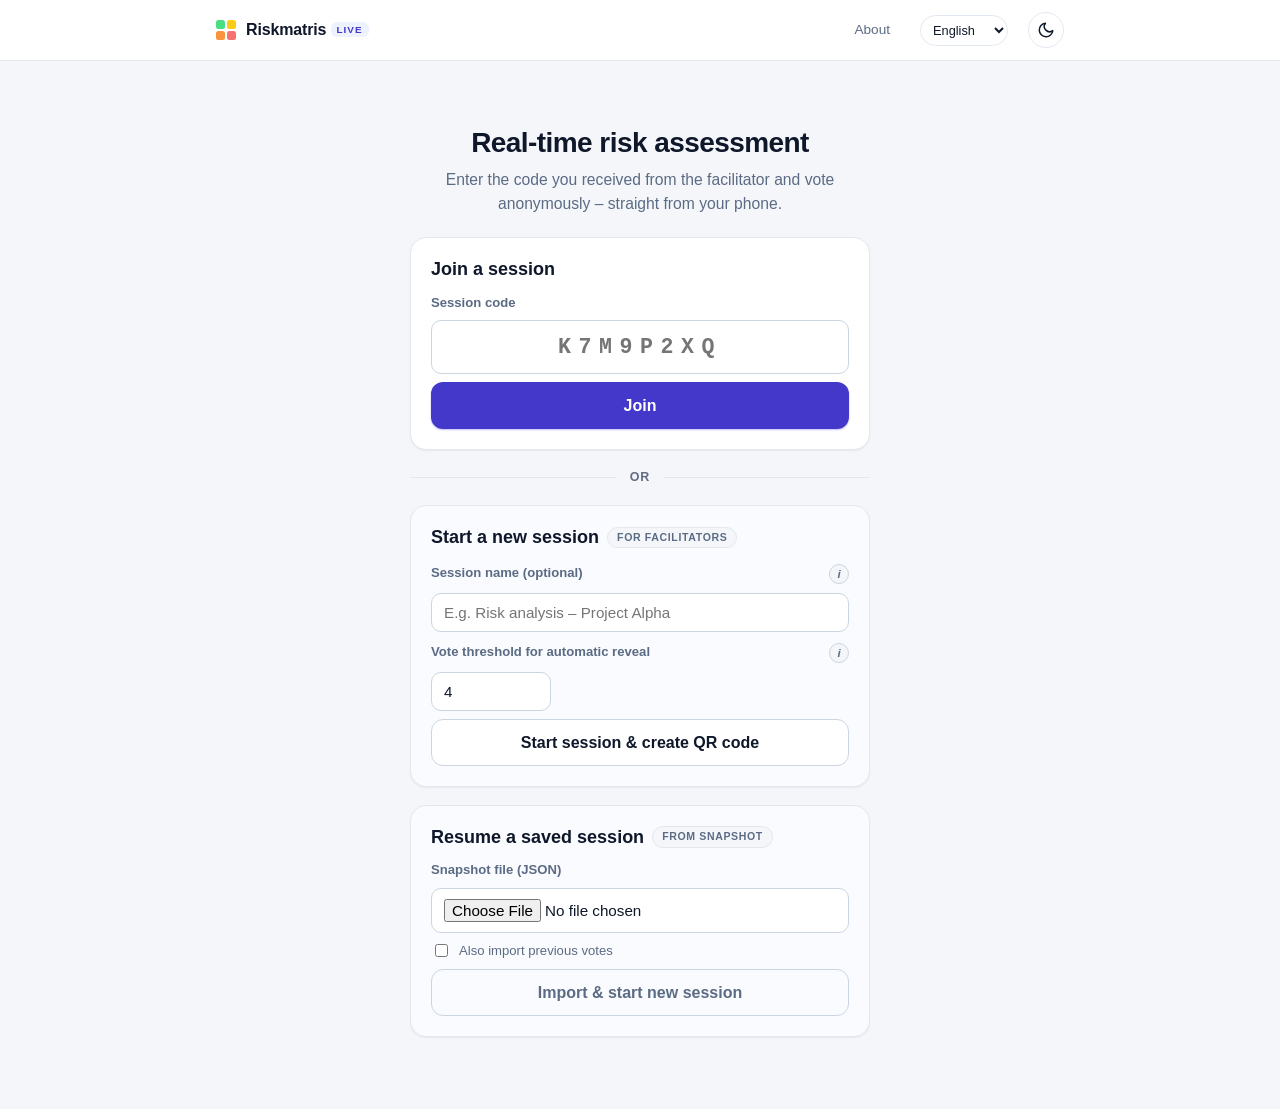
==== static/index.html @ 58ff6257 "Remove the "own window" button from the presentation view itself The button only made sense in the a" ====
<!DOCTYPE html>
<html lang="sv">
<head>
  <meta charset="UTF-8" />
  <meta name="viewport" content="width=device-width, initial-scale=1.0" />
  <!-- Filled in by the SPA route with the static-asset content hash; used to
       cache-bust the i18n JSON fetches (see i18n.js) -->
  <meta name="static-version" content="__STATIC_VERSION__" />
  <title data-i18n="app.title">Riskmatris Live – Interaktiv Riskbedömning</title>
  <script src="/static/theme-init.js"></script>
  <!-- Styles are split per section into static/css/.
       Load order matters: it preserves the intended CSS cascade. -->
  <link rel="stylesheet" href="/static/css/base.css" />
  <link rel="stylesheet" href="/static/css/topbar.css" />
  <link rel="stylesheet" href="/static/css/components.css" />
  <link rel="stylesheet" href="/static/css/landing.css" />
  <link rel="stylesheet" href="/static/css/session.css" />
  <link rel="stylesheet" href="/static/css/voting.css" />
  <link rel="stylesheet" href="/static/css/matrix.css" />
  <link rel="stylesheet" href="/static/css/table.css" />
  <link rel="stylesheet" href="/static/css/modal.css" />
  <link rel="stylesheet" href="/static/css/responsive.css" />
  <link rel="icon" type="image/png" sizes="32x32" href="/static/favicon.png" />
  <link rel="icon" type="image/svg+xml" href="/static/favicon.svg" />
</head>
<body>
  <!-- Top navigation -->
  <header class="topbar">
    <!-- Skip link lives inside the banner landmark; visually it only appears on focus -->
    <a href="#mainContent" class="skip-link" data-i18n="nav.skipLink">Hoppa till huvudinnehåll</a>
    <div class="topbar-inner">
      <a href="/" class="brand" id="brandLink" title="Till startsidan">
        <span class="brand-grid-icon">
          <span class="g-green"></span><span class="g-yellow"></span>
          <span class="g-orange"></span><span class="g-red"></span>
        </span>
        <span class="brand-text">Riskmatris <span class="brand-badge">LIVE</span></span>
      </a>
      <span id="sessionTitleDisplay" class="session-title-display hidden"></span>

      <div class="topbar-right hidden" id="sessionHeaderControls">
        <div class="status-pill" id="participantsPill" data-i18n-title="nav.participantsTitle" title="Antal anslutna deltagare (exkl. mötesledare)">
          <span class="dot-live" id="wsStatusDot" aria-hidden="true"></span>
          <span id="participantCountText" aria-live="polite">0 deltagare</span>
        </div>
        <button type="button" class="session-code-pill" id="topSessionCodeBox" data-i18n-title="nav.codePillTitle" title="Visa QR-kod och delningslänk">
          <span class="code-label" data-i18n="nav.codeLabel">Kod</span>
          <span class="code-value" id="headerSessionCode">------</span>
        </button>
      </div>
      <a href="/about" class="topbar-link" data-i18n="nav.aboutLink">Om tjänsten</a>
      <select id="langSelect" class="lang-select" data-i18n-aria-label="nav.langLabel" aria-label="Språk"></select>
      <button type="button" class="theme-toggle" id="btnThemeToggle" data-i18n-title="nav.themeToggleTitle" title="Växla mörkt/ljust tema"><svg viewBox="0 0 24 24" width="18" height="18" fill="none" stroke="currentColor" stroke-width="2" stroke-linecap="round" stroke-linejoin="round" aria-hidden="true"><path d="M21 12.8A9 9 0 1 1 11.2 3 7 7 0 0 0 21 12.8z"/></svg><span class="visually-hidden" data-i18n="nav.themeToggleLabel">Växla färgtema</span></button>
    </div>
  </header>

  <!-- VIEW 1: LANDING (join by code in focus, create session secondary) -->
  <main id="mainContent">
  <div id="landingView" class="landing">
    <div class="landing-inner">
      <div class="landing-hero">
        <h1 data-i18n="landing.heroTitle">Riskbedömning i realtid</h1>
        <p data-i18n="landing.heroSub">Skriv in koden du fått av mötesledaren och rösta anonymt – direkt i mobilen.</p>
      </div>

      <!-- Join session (primary action) -->
      <section class="card landing-card">
        <h2 data-i18n="join.title">Anslut till en session</h2>
        <form id="joinSessionForm" class="form-stack" data-i18n-aria-label="join.title" aria-label="Anslut till en session">
          <label class="form-label" for="inputJoinCode" data-i18n="join.label">Sessionskod</label>
          <input
            type="text"
            id="inputJoinCode"
            class="form-input input-code"
            placeholder="K7M9P2XQ"
            maxlength="10"
            autocomplete="off"
            autocapitalize="characters"
            required
          />
          <button type="submit" class="btn btn-primary btn-large btn-block" data-i18n="join.submit">Anslut</button>
        </form>

        <div id="recentSessionsBox" class="recent-sessions hidden">
          <h3 data-i18n="join.recentTitle">Senaste sessioner i denna webbläsare</h3>
          <div id="recentSessionsList" class="recent-list"></div>
        </div>
      </section>

      <div class="landing-divider"><span data-i18n="landing.divider">eller</span></div>

      <!-- Start a new session (secondary action) -->
      <section class="card landing-card landing-card-muted">
        <h2><span data-i18n="create.title">Starta ny session</span> <span class="card-tag" data-i18n="create.tag">för mötesledare</span></h2>
        <form id="createSessionForm" class="form-stack" aria-label="Starta ny session">
          <div class="label-row">
            <label class="form-label" for="inputSessionTitle" data-i18n="create.titleLabel">Namn på sessionen (valfritt)</label>
            <details class="info-popup">
              <summary
                class="info-btn"
                data-i18n-title="info.title"
                data-i18n-aria-label="info.ariaLabel"
                title="Mer information"
                aria-label="Visa mer information"
              >
                <span aria-hidden="true">i</span>
              </summary>
              <p class="info-popup-content" data-i18n="create.privacyHint">
                Allt i sessionen sparas tillfälligt på servern och kan hämtas av vem som helst som har
                sessionskoden. Ange därför aldrig känsliga uppgifter som personuppgifter eller
                förtrolig information.
              </p>
            </details>
          </div>
          <input
            type="text"
            id="inputSessionTitle"
            class="form-input"
            data-i18n-placeholder="create.titlePlaceholder"
            placeholder="T.ex. Riskanalys – Projekt Alfa"
            maxlength="80"
          />
          <div class="label-row">
            <label class="form-label" for="inputDefaultThreshold" data-i18n="create.thresholdLabel">Rösttröskel för automatisk visning</label>
            <details class="info-popup">
              <summary
                class="info-btn"
                data-i18n-title="info.title"
                data-i18n-aria-label="info.ariaLabel"
                title="Mer information"
                aria-label="Visa mer information"
              >
                <span aria-hidden="true">i</span>
              </summary>
              <p class="info-popup-content" data-i18n="create.thresholdHint">
                Matrisen visas automatiskt när detta antal röster har kommit in. Kommer färre
                deltagare än så använder mötesledaren &rdquo;Visa resultat nu&rdquo;.
              </p>
            </details>
          </div>
          <input
            type="number"
            id="inputDefaultThreshold"
            class="form-input form-input-compact"
            value="4"
            min="1"
            max="50"
          />
          <button type="submit" class="btn btn-secondary btn-large btn-block" data-i18n="create.submit">Starta session &amp; skapa QR-kod</button>
        </form>
      </section>

      <!-- Import a previously exported session snapshot -->
      <section class="card landing-card landing-card-muted">
        <h2><span data-i18n="import.title">Återuppta en sparad session</span> <span class="card-tag" data-i18n="import.tag">från snapshot</span></h2>
        <form id="importSnapshotForm" class="form-stack" data-i18n-aria-label="import.ariaLabel" aria-label="Importera sparad session från snapshot">
          <label class="form-label" for="inputSnapshotFile" data-i18n="import.fileLabel">Snapshot-fil (JSON)</label>
          <input type="file" id="inputSnapshotFile" class="form-input" accept="application/json,.json" required />
          <label class="form-label" style="display: flex; align-items: center; gap: 8px; font-weight: 400">
            <input type="checkbox" id="inputIncludeVotes" />
            <span data-i18n="import.includeVotes">Importera även tidigare röster</span>
          </label>
          <button type="submit" class="btn btn-outline btn-large btn-block" data-i18n="import.submit">Importera &amp; starta ny session</button>
        </form>
      </section>

    </div>
  </div>

  <!-- VIEW 2: ACTIVE SESSION – three views: Vote / Presentation / Admin -->
  <div id="sessionView" class="session-layout hidden">
    <h1 class="visually-hidden" data-i18n="session.hiddenH1">Riskmatris Live – pågående session</h1>
    <div class="session-main">
      <!-- View switcher (participants only see "Rösta") -->
      <div class="view-tabs-bar">
        <div class="view-tabs" id="viewSwitcher">
          <button type="button" class="tab-btn active" data-view="voteView" id="tabBtnVote">
            <span data-i18n="tabs.vote">Rösta</span> <span class="tab-risk-num" id="tabActiveRiskNum">#1</span>
          </button>
          <button type="button" class="tab-btn hidden" data-view="presentView" id="tabBtnPresent" data-i18n="tabs.present">Presentation</button>
          <button type="button" class="tab-btn hidden" data-view="adminView" id="tabBtnAdmin">
            <span data-i18n="tabs.admin">Administration</span> <span class="tab-count" id="tabLockedCount">0</span>
          </button>
        </div>
      </div>

      <!-- VIEW: VOTE (main view for participants on phones) -->
      <div id="voteView" class="tab-content vote-view">
        <!-- Header card for the current risk -->
        <div class="card active-risk-header-card">
          <div class="active-risk-title-row">
            <div class="risk-number-pill" id="activeRiskBadge">Risk #1</div>
            <div class="active-risk-label-area">
              <!-- For participants: readable label -->
              <h2 id="participantRiskLabelDisplay" class="participant-risk-title" data-i18n="vote.riskLabelDefault">
                Bedöm Sannolikhet och Konsekvens
              </h2>
            </div>
            <div id="activeRiskStatusTag" class="risk-status-tag" data-i18n="vote.statusOpen">Öppen för röstning</div>
          </div>

          <!-- Progress indicator -->
          <div class="vote-progress-row">
            <div class="vote-progress-info">
              <div class="vote-count-headline" aria-live="polite">
                <strong id="currentVoteCountText">0</strong> <span data-i18n="vote.countOf">av</span>
                <strong id="currentThresholdText">4</strong> <span data-i18n="vote.countVotes">svar</span>
                <span class="vote-total-sub" id="totalVotesSubtext">(0 röster inkomna)</span>
              </div>
              <div class="progress-bar-track">
                <div
                  class="progress-bar-fill"
                  id="voteProgressBar"
                  role="progressbar"
                  data-i18n-aria-label="vote.progressAria"
                  aria-label="Röstningsförlopp"
                  aria-valuemin="0"
                  aria-valuemax="4"
                  aria-valuenow="0"
                  style="width: 0%"
                ></div>
              </div>
            </div>
          </div>
        </div>

        <p class="admin-vote-hint hidden" id="adminVoteHint">
          <span data-i18n="vote.adminHintA">Du är mötesledare – öppna</span>
          <strong data-i18n="vote.adminHintStrong">Admin</strong><span data-i18n="vote.adminHintB">-vyn och klicka ”Rösta själv” för att avge egen röst.</span>
        </p>

        <!-- PARTICIPANT VOTING PANEL -->
        <div class="card voting-card" id="votingPanelCard">
          <div class="voting-card-header">
            <h3><span data-i18n="vote.cardTitle">Din bedömning av</span> <span id="votingCardRiskNum">Risk #1</span></h3>
            <span class="vote-saved-indicator hidden" id="myVoteSavedBadge" data-i18n="vote.savedBadge">Din röst är registrerad</span>
          </div>

          <div class="voting-axes-grid">
            <!-- Probability (1-4) -->
            <div class="voting-axis-box">
              <div class="axis-title-row">
                <h4 data-i18n="vote.probAxis">Sannolikhet</h4>
                <span class="axis-subtitle" data-i18n="vote.probAxisSub">Hur troligt är det att risken inträffar?</span>
              </div>
              <div class="vote-options-list" id="probOptionsGroup">
                <button type="button" class="vote-option-btn" data-prob="1" data-i18n-title="vote.prob1.short" data-i18n-aria-label="vote.prob1.full" title="Osannolik" aria-label="Sannolikhet 1 – Osannolik">
                  <span class="vote-num">1</span>
                </button>
                <button type="button" class="vote-option-btn" data-prob="2" data-i18n-title="vote.prob2.short" data-i18n-aria-label="vote.prob2.full" title="Möjlig" aria-label="Sannolikhet 2 – Möjlig">
                  <span class="vote-num">2</span>
                </button>
                <button type="button" class="vote-option-btn" data-prob="3" data-i18n-title="vote.prob3.short" data-i18n-aria-label="vote.prob3.full" title="Sannolik" aria-label="Sannolikhet 3 – Sannolik">
                  <span class="vote-num">3</span>
                </button>
                <button type="button" class="vote-option-btn" data-prob="4" data-i18n-title="vote.prob4.short" data-i18n-aria-label="vote.prob4.full" title="Mycket sannolik" aria-label="Sannolikhet 4 – Mycket sannolik">
                  <span class="vote-num">4</span>
                </button>
              </div>
            </div>

            <!-- Consequence (1-4) -->
            <div class="voting-axis-box">
              <div class="axis-title-row">
                <h4 data-i18n="vote.consAxis">Konsekvens</h4>
                <span class="axis-subtitle" data-i18n="vote.consAxisSub">Hur allvarlig blir följden om det sker?</span>
              </div>
              <div class="vote-options-list" id="consOptionsGroup">
                <button type="button" class="vote-option-btn" data-cons="1" data-i18n-title="vote.cons1.short" data-i18n-aria-label="vote.cons1.full" title="Försumbar" aria-label="Konsekvens 1 – Försumbar">
                  <span class="vote-num">1</span>
                </button>
                <button type="button" class="vote-option-btn" data-cons="2" data-i18n-title="vote.cons2.short" data-i18n-aria-label="vote.cons2.full" title="Måttlig" aria-label="Konsekvens 2 – Måttlig">
                  <span class="vote-num">2</span>
                </button>
                <button type="button" class="vote-option-btn" data-cons="3" data-i18n-title="vote.cons3.short" data-i18n-aria-label="vote.cons3.full" title="Allvarlig" aria-label="Konsekvens 3 – Allvarlig">
                  <span class="vote-num">3</span>
                </button>
                <button type="button" class="vote-option-btn" data-cons="4" data-i18n-title="vote.cons4.short" data-i18n-aria-label="vote.cons4.full" title="Mycket allvarlig" aria-label="Konsekvens 4 – Mycket allvarlig">
                  <span class="vote-num">4</span>
                </button>
              </div>
            </div>
          </div>

          <div class="voting-footer">
            <div class="my-selection-preview" id="mySelectionPreview" aria-live="polite">
              <span data-i18n="vote.footerHint">Välj både Sannolikhet (1–4) och Konsekvens (1–4) ovan.</span>
            </div>
          </div>
        </div>
      </div>

      <!-- VIEW: PRESENTATION (large matrix for the projector; admin) -->
      <div id="presentView" class="tab-content present-view hidden">
        <div class="view-tabs-bar present-subtabs">
          <div class="view-tabs" id="presentSubTabs">
            <button type="button" class="tab-btn active" data-subview="presentActive" id="tabBtnPresentActive" data-i18n="present.tabActive">Aktuell risk</button>
            <button type="button" class="tab-btn" data-subview="presentSummary" id="tabBtnPresentSummary" data-i18n="present.tabSummary">Sammanställning</button>
          </div>
          <div class="present-view-actions">
            <button type="button" class="btn btn-outline btn-sm" id="btnPresentQr" data-i18n="present.btnQr" data-i18n-title="present.btnQrTitle" title="Visa QR-kod och delningslänk">Visa QR-kod</button>
          </div>
        </div>

        <!-- Result matrix for the current risk -->
        <div id="presentActive">
          <div class="card matrix-section-card">
            <div class="matrix-card-top">
              <div>
                <h2 id="activeMatrixHeading">Resultatmatris för Risk #1</h2>
                <p class="matrix-subtitle" id="activeMatrixSubtitle">
                  Resultatet visas automatiskt när tillräckligt många röster har kommit in.
                </p>
              </div>

              <!-- Summary box for averages & suggested placement -->
              <div class="stats-summary-pills hidden" id="activeStatsSummaryBox">
                <div class="stat-chip">
                  <span class="stat-label">Snitt Sannolikhet</span>
                  <strong id="statAvgProb">-</strong>
                </div>
                <div class="stat-chip">
                  <span class="stat-label">Snitt Konsekvens</span>
                  <strong id="statAvgCons">-</strong>
                </div>
                <div class="stat-chip stat-chip-highlight" id="statFinalChip">
                  <span class="stat-label">Placering</span>
                  <strong id="statSuggestedCell">-</strong>
                </div>
              </div>
            </div>

            <!-- Empty state before the threshold is reached -->
            <div class="matrix-masked-banner" id="matrixMaskedBanner">
              <div class="masked-spinner"></div>
              <h4 data-i18n="present.maskedTitle">Inväntar svar från deltagarna</h4>
              <p id="maskedBannerText" data-i18n="present.maskedBody">
                För att ingen ska påverkas av tidiga röster visas matrisen så snart
                tröskelvärdet har uppnåtts.
              </p>
            </div>

            <!-- The 4x4 matrix (Consequence Y 4->1, Probability X 1->4) -->
            <div class="matrix-board-wrapper" id="activeMatrixWrapper">
              <div class="matrix-board">
                <div class="matrix-y-axis-title" data-i18n="present.axisY">Konsekvens &uarr;</div>
                <div class="matrix-main-area">
                  <div class="matrix-grid-4x4" id="activeMatrixGrid">
                    <!-- Generated dynamically by app.js -->
                  </div>
                  <div class="matrix-x-axis-title" data-i18n="present.axisX">Sannolikhet &rarr;</div>
                </div>
              </div>
            </div>

            <!-- Color legend -->
            <div class="matrix-legend">
              <span class="legend-item"><span class="legend-swatch swatch-green"></span><span data-i18n="legend.low"> 1–2 Låg</span></span>
              <span class="legend-item"><span class="legend-swatch swatch-yellow"></span><span data-i18n="legend.medium"> 3–6 Medel</span></span>
              <span class="legend-item"><span class="legend-swatch swatch-orange"></span><span data-i18n="legend.high"> 8–9 Hög</span></span>
              <span class="legend-item"><span class="legend-swatch swatch-red"></span><span data-i18n="legend.veryHigh"> 12–16 Mycket hög</span></span>
              <span class="legend-hint" id="adminClickMatrixHint"></span>
            </div>
          </div>
        </div>

        <!-- Summary matrix (all locked risks) -->
        <div id="presentSummary" class="hidden">
          <div class="card matrix-section-card">
            <div class="matrix-card-top">
              <div>
                <h2 data-i18n="summary.matrixTitle">Sammanställningsmatris</h2>
                <p class="matrix-subtitle" data-i18n="summary.matrixSub">
                  Alla bedömda risker (#1, #2, #3...) i samma 4&times;4-matris. Klicka på en riskbricka för att visa dess röstdetaljer.
                </p>
              </div>
            </div>

            <div class="matrix-board-wrapper">
              <div class="matrix-board">
                <div class="matrix-y-axis-title" data-i18n="present.axisY">Konsekvens &uarr;</div>
                <div class="matrix-main-area">
                  <div class="matrix-grid-4x4" id="summaryMatrixGrid">
                    <!-- Generated dynamically by app.js -->
                  </div>
                  <div class="matrix-x-axis-title" data-i18n="present.axisX">Sannolikhet &rarr;</div>
                </div>
              </div>
            </div>

            <div class="matrix-legend">
              <span class="legend-item"><span class="legend-swatch swatch-green"></span><span data-i18n="legend.low"> 1–2 Låg</span></span>
              <span class="legend-item"><span class="legend-swatch swatch-yellow"></span><span data-i18n="legend.medium"> 3–6 Medel</span></span>
              <span class="legend-item"><span class="legend-swatch swatch-orange"></span><span data-i18n="legend.high"> 8–9 Hög</span></span>
              <span class="legend-item"><span class="legend-swatch swatch-red"></span><span data-i18n="legend.veryHigh"> 12–16 Mycket hög</span></span>
            </div>
          </div>
        </div>
      </div>

      <!-- VIEW: ADMIN (tools, sharing, export; meeting leader only) -->
      <div id="adminView" class="tab-content admin-view hidden">
        <!-- Admin toolbar -->
        <div class="card admin-toolbar" id="adminToolbar">
          <div class="admin-toolbar-row">
            <div class="admin-toolbar-group admin-toolbar-risks">
              <span class="small-caps">Risker <span class="risk-count-badge" id="riskCountBadge">1 st</span></span>
              <div class="risk-list" id="riskListContainer"></div>
              <div id="adminNextRiskBox" class="hidden">
                <button type="button" class="btn btn-outline btn-sm" id="btnNextRiskSidebar">+ Nästa risk</button>
              </div>
            </div>
            <div class="admin-toolbar-group hidden" id="adminSettingsCard">
              <label class="small-caps" for="adminThresholdInput" data-i18n="admin.thresholdLabel">Tröskel</label>
              <div class="threshold-control-row">
                <input type="number" id="adminThresholdInput" class="form-input form-input-sm" min="1" max="50" value="4" />
                <span class="small-muted" id="thresholdInfo"></span>
              </div>
            </div>
          </div>
          <div class="admin-toolbar-row">
            <div class="admin-toolbar-group admin-toolbar-label">
              <label class="form-label" for="adminTitleInput" data-i18n="admin.titleLabel">Sessionstitel</label>
              <input
                type="text"
                id="adminTitleInput"
                class="form-input"
                data-i18n-placeholder="admin.titlePlaceholder"
                placeholder="Namn på sessionen..."
                maxlength="100"
              />
            </div>
          </div>
          <div class="admin-toolbar-row">
            <div class="admin-toolbar-group admin-toolbar-label">
              <div class="label-row">
                <label class="form-label" for="adminRiskLabelInput"><span data-i18n="admin.labelLabel">Etikett för risk #</span><span id="adminLabelRiskNum">1</span></label>
                <details class="info-popup">
                  <summary
                    class="info-btn"
                    data-i18n-title="info.title"
                    data-i18n-aria-label="info.ariaLabel"
                    title="Mer information"
                    aria-label="Visa mer information"
                  >
                    <span aria-hidden="true">i</span>
                  </summary>
                  <p class="info-popup-content" data-i18n="admin.labelHint">
                    Texten kan hämtas av vem som helst med sessionskoden. Ange inte känsliga uppgifter.
                  </p>
                </details>
              </div>
              <input
                type="text"
                id="adminRiskLabelInput"
                class="form-input"
                data-i18n-placeholder="admin.labelPlaceholder"
                placeholder="Valfri benämning (t.ex. från PowerPoint)..."
                maxlength="120"
              />
            </div>
          </div>
          <div class="admin-toolbar-row admin-toolbar-actions">
            <div id="adminSelfVoteToggleBox" class="hidden">
              <button type="button" class="btn btn-outline btn-sm" id="btnToggleAdminVote" data-i18n="admin.selfVote" data-i18n-title="admin.selfVoteTitle" title="Öppna/stäng ett röstandet för egen röst på denna risk (syns bara för dig)">Rösta själv på denna risk</button>
            </div>
            <div class="admin-action-buttons hidden" id="adminRiskActions">
              <button type="button" class="btn btn-outline btn-sm" id="btnRevealNow" data-i18n="admin.revealNow" data-i18n-title="admin.revealNowTitle" title="Visa resultatet direkt, före tröskeln (gråtonad när det redan visas)">Visa resultat nu</button>
              <button type="button" class="btn btn-outline btn-sm" id="btnResetVotes" data-i18n="admin.reset" data-i18n-title="admin.resetTitle" title="Radera alla röster och placeringen för denna risk (bekräftelse krävs)">Nollställ</button>
              <button type="button" class="btn btn-primary btn-sm" id="btnSaveAndNext" data-i18n="admin.next" data-i18n-title="admin.nextTitle" title="Lås denna risk (om den har röster) och skapa nästa risk">Nästa &rarr;</button>
            </div>
          </div>
        </div>

        <!-- Admin voting card (expands when "Rösta själv" is clicked) -->
        <div id="adminVotePanel" class="admin-vote-panel hidden">
          <div class="card voting-card">
            <div class="voting-card-header">
              <h3><span data-i18n="vote.cardTitle">Din bedömning av</span> <span id="adminVotingCardRiskNum">Risk #1</span></h3>
              <span class="vote-saved-indicator hidden" id="adminMyVoteSavedBadge" data-i18n="vote.savedBadge">Din röst är registrerad</span>
            </div>

            <div class="voting-axes-grid">
              <!-- Probability (1-4) -->
              <div class="voting-axis-box">
                <div class="axis-title-row">
                  <h4>Sannolikhet</h4>
                  <span class="axis-subtitle">Hur troligt är det att risken inträffar?</span>
                </div>
                <div class="vote-options-list" id="adminProbOptionsGroup">
                  <button type="button" class="vote-option-btn" data-prob="1" data-i18n-title="vote.prob1.short" data-i18n-aria-label="vote.prob1.full" title="Osannolik" aria-label="Sannolikhet 1 – Osannolik">
                    <span class="vote-num">1</span>
                  </button>
                  <button type="button" class="vote-option-btn" data-prob="2" data-i18n-title="vote.prob2.short" data-i18n-aria-label="vote.prob2.full" title="Möjlig" aria-label="Sannolikhet 2 – Möjlig">
                    <span class="vote-num">2</span>
                  </button>
                  <button type="button" class="vote-option-btn" data-prob="3" data-i18n-title="vote.prob3.short" data-i18n-aria-label="vote.prob3.full" title="Sannolik" aria-label="Sannolikhet 3 – Sannolik">
                    <span class="vote-num">3</span>
                  </button>
                  <button type="button" class="vote-option-btn" data-prob="4" data-i18n-title="vote.prob4.short" data-i18n-aria-label="vote.prob4.full" title="Mycket sannolik" aria-label="Sannolikhet 4 – Mycket sannolik">
                    <span class="vote-num">4</span>
                  </button>
                </div>
              </div>

              <!-- Consequence (1-4) -->
              <div class="voting-axis-box">
                <div class="axis-title-row">
                  <h4>Konsekvens</h4>
                  <span class="axis-subtitle">Hur allvarlig blir följden om det sker?</span>
                </div>
                <div class="vote-options-list" id="adminConsOptionsGroup">
                  <button type="button" class="vote-option-btn" data-cons="1" data-i18n-title="vote.cons1.short" data-i18n-aria-label="vote.cons1.full" title="Försumbar" aria-label="Konsekvens 1 – Försumbar">
                    <span class="vote-num">1</span>
                  </button>
                  <button type="button" class="vote-option-btn" data-cons="2" data-i18n-title="vote.cons2.short" data-i18n-aria-label="vote.cons2.full" title="Måttlig" aria-label="Konsekvens 2 – Måttlig">
                    <span class="vote-num">2</span>
                  </button>
                  <button type="button" class="vote-option-btn" data-cons="3" data-i18n-title="vote.cons3.short" data-i18n-aria-label="vote.cons3.full" title="Allvarlig" aria-label="Konsekvens 3 – Allvarlig">
                    <span class="vote-num">3</span>
                  </button>
                  <button type="button" class="vote-option-btn" data-cons="4" data-i18n-title="vote.cons4.short" data-i18n-aria-label="vote.cons4.full" title="Mycket allvarlig" aria-label="Konsekvens 4 – Mycket allvarlig">
                    <span class="vote-num">4</span>
                  </button>
                </div>
              </div>
            </div>

            <div class="voting-footer">
              <div class="my-selection-preview" id="adminMySelectionPreview" aria-live="polite">
                <span data-i18n="vote.footerHint">Välj både Sannolikhet (1–4) och Konsekvens (1–4) ovan.</span>
              </div>
            </div>
          </div>
        </div>

        <!-- Share card: the QR code itself is shown on demand (modal) – the
             presentation view on the projector is the main scan target -->
        <div class="card share-card" id="shareCard">
          <div class="share-card-head">
            <div>
              <span class="small-caps" data-i18n="share.title">Dela sessionen</span>
              <div class="share-session-code" id="sidebarSessionCode">------</div>
            </div>
            <button type="button" class="btn btn-outline btn-sm" id="btnExpandQr" data-i18n="share.expandQr" data-i18n-title="share.expandQrTitle" title="Förstora QR-koden i en dialogruta">Förstora QR</button>
          </div>
          <div class="share-url-group">
            <input type="text" id="shareUrlInput" class="form-input form-input-sm" readonly data-i18n-aria-label="share.urlAria" aria-label="Delningslänk till sessionen" />
            <button type="button" class="btn btn-secondary btn-sm" id="btnCopyShareUrl" data-i18n="share.copy">Kopiera</button>
          </div>
          <p class="qr-lan-hint hidden" id="lanIpHint"></p>
        </div>

        <!-- Presentation panel: projector helpers -->
        <div class="card session-card" id="presentCard">
          <h2 data-i18n="present.panelTitle">Presentation</h2>
          <div class="card-actions-row">
            <button type="button" class="btn btn-outline btn-sm" id="btnTogglePresentQr" data-i18n="share.presentQr" data-i18n-title="share.presentQrTitle" title="Visa/dölj en stor QR-kod i presentationsvyn – för sena deltagare mitt i mötet">
              Visa QR i presentationsvyn
            </button>
            <button type="button" class="btn btn-outline btn-sm" id="btnPresentWindowAdmin" data-i18n="present.btnWindow" data-i18n-title="present.btnWindowTitle" title="Öppna presentationen i ett eget fönster – bara presentationsvyn, utan admin-/röstvy">Eget fönster</button>
          </div>
        </div>

        <!-- Session handling: snapshot export + admin handover -->
        <div class="card session-card" id="sessionCard">
          <h2 data-i18n="session.title">Sessionhantering</h2>
          <div class="card-actions-row">
            <button type="button" class="btn btn-outline btn-sm" id="btnExportSnapshot" data-i18n="export.snapshot" data-i18n-title="export.snapshotTitle" title="Spara hela sessionen (titel, tröskel, risker, etiketter, placeringar, röster) som JSON – importera senare från startsidan">
              Snapshot (JSON)
            </button>
            <button type="button" class="btn btn-outline btn-sm" id="btnHandoverAdmin" data-i18n="share.handover" data-i18n-title="share.handoverTitle" title="Engångs-QR-kod/länk som överför admin-rätten till en annan enhet (går ut efter 5 min)">
              Överför admin till annan enhet
            </button>
          </div>
        </div>

        <!-- Table overview of all risks + export -->
        <div class="card summary-table-card">
          <div class="summary-table-head">
            <h2 data-i18n="table.title">Tabellöversikt över risker</h2>
            <div class="export-buttons-row">
              <button type="button" class="btn btn-primary btn-sm" id="btnExportPng" data-i18n="export.png">
                PNG-bild (PowerPoint)
              </button>
              <button type="button" class="btn btn-secondary btn-sm" id="btnExportCsv" data-i18n="export.csv">
                Excel (CSV)
              </button>
            </div>
          </div>
          <div class="table-responsive">
            <table class="risk-summary-table">
              <thead>
                <tr>
                  <th data-i18n="table.colRisk">Risk #</th>
                  <th data-i18n="table.colLabel">Etikett / Anteckning</th>
                  <th data-i18n="table.colVotes">Röster</th>
                  <th data-i18n="table.colAvg">Snitt (S / K)</th>
                  <th data-i18n="table.colProb">Sannolikhet</th>
                  <th data-i18n="table.colCons">Konsekvens</th>
                  <th data-i18n="table.colScore">Riskvärde</th>
                  <th data-i18n="table.colLevel">Risknivå</th>
                  <th data-i18n="table.colStatus">Status</th>
                </tr>
              </thead>
              <tbody id="summaryTableBody"></tbody>
            </table>
          </div>
        </div>
      </div>
    </div>
  </div>
  </main>

  <!-- MODAL: ENLARGED QR CODE FOR PROJECTOR -->
  <div id="qrModal" class="modal-backdrop hidden">
    <div class="modal-dialog" role="dialog" aria-modal="true" aria-labelledby="qrModalTitle">
      <div class="modal-header">
        <h2 id="qrModalTitle" data-i18n="modal.title">Skanna för att delta</h2>
        <button type="button" class="btn-close-modal" id="btnCloseQrModal" data-i18n-title="modal.closeTitle" data-i18n-aria-label="modal.closeAria" title="Stäng" aria-label="Stäng dialogruta">&times;</button>
      </div>
      <div class="modal-body qr-modal-body">
        <div id="modalQrContainer" class="qr-box-large"></div>
        <div class="modal-code-badge">
          <span data-i18n="modal.codeLabel">Sessionskod:</span> <strong id="modalSessionCode">------</strong>
        </div>
        <p class="modal-url-text" id="modalShareUrl"></p>
        <div class="share-url-group hidden" id="handoverUrlGroup">
          <input type="text" id="handoverUrlInput" class="form-input form-input-sm" readonly data-i18n-aria-label="modal.handoverUrlAria" aria-label="Överföringslänk för admin-rätt" />
          <button type="button" class="btn btn-secondary btn-sm" id="btnCopyHandoverUrl" data-i18n="modal.handoverCopy">Kopiera länk</button>
        </div>

        <div class="modal-custom-host" id="modalCustomHostBox">
          <label class="small-muted" for="customBaseUrlInput" data-i18n="modal.customHostLabel">
            Nätverksadress i QR-koden (ändra om servern nås via ett annat domännamn/IP):
          </label>
          <div class="share-url-group">
            <input type="text" id="customBaseUrlInput" class="form-input form-input-sm" />
            <button type="button" class="btn btn-secondary btn-sm" id="btnApplyCustomUrl" data-i18n="modal.customHostApply">
              Uppdatera QR
            </button>
          </div>
        </div>
      </div>
    </div>
  </div>

  <script type="module" src="/static/app.js"></script>
</body>
</html>
---- static/css/base.css ----
/* ==========================================================================
   Riskmatris Live – Design System
   Simple, modern and mobile-friendly. The participant view should feel obvious.
   ========================================================================== */

:root {
  --bg: #f4f6fa;
  --surface: #ffffff;
  --text: #0f172a;
  /* WCAG AA on the #f4f6fa background: #64748b is only 4.39:1 – these pass 4.5:1+ */
  --text-muted: #5b6b84;
  /* #6b7280 measured 4.46:1 on #f4f6fa – needs to be a bit darker for 4.5:1 */
  --text-faint: #646e80;
  --border: #e2e8f0;
  --border-strong: #cbd5e1;
  --accent: #4f46e5;
  --accent-hover: #4338ca;
  --accent-soft: #eef2ff;
  /* Text on light/accent-soft backgrounds and solid accent fills with white
     text need darker variants than --accent to reach 4.5:1 (WCAG 1.4.3) */
  --accent-text: #4338ca;
  --accent-strong: #4338ca;
  --accent-strong-hover: #3730a3;
  --success: #16a34a;
  --success-hover: #15803d;
  /* White on --success is only ~3.3:1 – solid green fills need this */
  --success-strong: #15803d;
  /* --success as text on --green-bg is only 3.0:1 – text needs this */
  --success-text: #166534;
  --danger: #dc2626;

  --green-bg: #dcfce7;
  --green-border: #86efac;
  --green-text: #166534;
  --yellow-bg: #fef9c3;
  --yellow-border: #fde047;
  --yellow-text: #854d0e;
  --orange-bg: #ffedd5;
  --orange-border: #fdba74;
  --orange-text: #9a3412;
  --red-bg: #fee2e2;
  --red-border: #fca5a5;
  --red-text: #991b1b;

  --radius: 16px;
  --radius-sm: 10px;
  --shadow: 0 1px 2px rgba(15, 23, 42, 0.04), 0 10px 30px rgba(15, 23, 42, 0.06);
  --shadow-sm: 0 1px 2px rgba(15, 23, 42, 0.06);
  --font: -apple-system, BlinkMacSystemFont, "Segoe UI", Roboto, "Helvetica Neue", Arial, sans-serif;
  --font-mono: ui-monospace, SFMono-Regular, Menlo, Consolas, "Liberation Mono", monospace;
}

/* Dark theme: same semantic variables, dark values. Applied via
   <html data-theme="dark"> (set by theme-init.js before first paint). */
:root[data-theme="dark"] {
  color-scheme: dark;
  --bg: #0b1120;
  --surface: #131c31;
  --text: #e2e8f0;
  --text-muted: #94a3b8;
  /* WCAG AA: #64748b on dark surfaces is only ~3.4:1 – #94a3b8 gives ~5.9:1 */
  --text-faint: #94a3b8;
  --border: #243049;
  --border-strong: #334166;
  --accent: #6366f1;
  --accent-hover: #818cf8;
  --accent-soft: rgba(99, 102, 241, 0.18);
  /* Accent-colored TEXT on dark surfaces needs a lighter variant (~#a5b4fc),
     while solid accent FILLS with white text need a darker one (#4f46e5,
     since white on #6366f1 is only ~4.4:1) */
  --accent-text: #a5b4fc;
  --accent-strong: #4f46e5;
  --accent-strong-hover: #4338ca;
  --success: #22c55e;
  --success-hover: #15803d;
  --success-strong: #15803d;
  --success-text: #86efac;
  --danger: #ef4444;
  --shadow: 0 1px 2px rgba(0, 0, 0, 0.4), 0 10px 30px rgba(0, 0, 0, 0.35);
  --shadow-sm: 0 1px 2px rgba(0, 0, 0, 0.4);

  /* Risk colors become translucent so they read well on dark surfaces */
  --green-bg: rgba(74, 222, 128, 0.12);
  --green-border: #14532d;
  --green-text: #86efac;
  --yellow-bg: rgba(250, 204, 21, 0.1);
  --yellow-border: #713f12;
  --yellow-text: #fde047;
  --orange-bg: rgba(251, 146, 60, 0.14);
  --orange-border: #7c2d12;
  --orange-text: #fdba74;
  --red-bg: rgba(248, 113, 113, 0.14);
  --red-border: #7f1d1d;
  --red-text: #fca5a5;
}

/* Dark overrides for the few hardcoded light colors in other sections */
[data-theme="dark"] .topbar {
  background: rgba(11, 17, 32, 0.92);
}
[data-theme="dark"] .landing-card-muted,
[data-theme="dark"] .admin-toolbar,
[data-theme="dark"] .matrix-masked-banner {
  background: #10182c;
}
/* QR codes stay on white in both themes (scanners need the quiet zone) –
   .qr-preview-wrapper keeps its light background on purpose */
[data-theme="dark"] .view-tabs,
[data-theme="dark"] .risk-summary-table tbody tr:hover {
  background: #1b2540;
}
[data-theme="dark"] .risk-status-tag.locked {
  background: #243049;
  color: #cbd5e1;
}

/* --------------------------------------------------------------------------
   Base & Utility Classes
   -------------------------------------------------------------------------- */

*,
*::before,
*::after {
  box-sizing: border-box;
}

html {
  -webkit-text-size-adjust: 100%;
}

body {
  margin: 0;
  font-family: var(--font);
  font-size: 16px;
  line-height: 1.5;
  color: var(--text);
  background: var(--bg);
  -webkit-font-smoothing: antialiased;
}

h1,
h2,
h3,
h4 {
  margin: 0;
  line-height: 1.25;
}

h2 {
  font-size: 1.125rem;
  font-weight: 650;
}

h3 {
  font-size: 1rem;
  font-weight: 650;
}

h4 {
  font-size: 0.9rem;
  font-weight: 600;
}

p {
  margin: 0;
}

button {
  font-family: inherit;
}

.hidden {
  display: none !important;
}

.small-caps {
  font-size: 0.7rem;
  font-weight: 700;
  letter-spacing: 0.08em;
  text-transform: uppercase;
  color: var(--text-muted);
}

.small-muted {
  font-size: 0.8rem;
  color: var(--text-muted);
}

/* :focus (not only :focus-visible) so the indicator is always present.
   NOTE: literal colors, not var() – some audit tools don't resolve CSS vars
   in outline and then report "focus not visible" (WCAG 2.4.7). */
:focus {
  outline: 2px solid #4f46e5;
  outline-offset: 2px;
  border-radius: 4px;
}

[data-theme="dark"] :focus {
  outline-color: #818cf8;
}

/* Explicit, strong focus indicator for the main interactive components
   (WCAG 2.4.7) */
.btn:focus,
.theme-toggle:focus,
.tab-btn:focus,
.vote-option-btn:focus,
.risk-list-item:focus,
.session-code-pill:focus,
.btn-close-modal:focus,
.qr-preview-wrapper:focus,
.summary-risk-chip:focus,
.info-btn:focus,
.faq-list summary:focus {
  outline: 3px solid #4f46e5;
  outline-offset: 2px;
  /* double indicator (outline + ring) so the focus state is unmistakable */
  box-shadow: 0 0 0 5px rgba(79, 70, 229, 0.25);
}

[data-theme="dark"] .btn:focus,
[data-theme="dark"] .theme-toggle:focus,
[data-theme="dark"] .tab-btn:focus,
[data-theme="dark"] .vote-option-btn:focus,
[data-theme="dark"] .risk-list-item:focus,
[data-theme="dark"] .session-code-pill:focus,
[data-theme="dark"] .btn-close-modal:focus,
[data-theme="dark"] .qr-preview-wrapper:focus,
[data-theme="dark"] .summary-risk-chip:focus,
[data-theme="dark"] .info-btn:focus,
[data-theme="dark"] .faq-list summary:focus {
  outline-color: #818cf8;
  box-shadow: 0 0 0 5px rgba(129, 140, 248, 0.3);
}

/* WCAG 2.4.1 / 2.4.7 helpers */
/* Clip-based hidden-until-focus pattern (the most widely recognized by
   audit tools): fully clipped at rest, revealed on keyboard focus */
.skip-link {
  position: absolute;
  left: 12px;
  top: 12px;
  z-index: 200;
  background: var(--accent-strong);
  color: #fff;
  padding: 10px 16px;
  border-radius: 8px;
  font-weight: 600;
  text-decoration: none;
  clip: rect(0 0 0 0);
  clip-path: inset(50%);
  width: 1px;
  height: 1px;
  overflow: hidden;
  white-space: nowrap;
}

.skip-link:focus {
  clip: auto;
  clip-path: none;
  width: auto;
  height: auto;
  overflow: visible;
  outline-color: #fff;
}

.visually-hidden {
  position: absolute;
  width: 1px;
  height: 1px;
  margin: -1px;
  padding: 0;
  overflow: hidden;
  clip: rect(0 0 0 0);
  clip-path: inset(50%);
  white-space: nowrap;
  border: 0;
}
---- static/css/topbar.css ----
/* --------------------------------------------------------------------------
   Topbar
   -------------------------------------------------------------------------- */

.topbar {
  position: sticky;
  top: 0;
  z-index: 50;
  background: rgba(255, 255, 255, 0.92);
  backdrop-filter: blur(8px);
  border-bottom: 1px solid var(--border);
}

.topbar-inner {
  max-width: 880px;
  margin: 0 auto;
  padding: 10px 16px;
  display: flex;
  align-items: center;
  gap: 12px;
  min-height: 60px;
}

.brand {
  display: inline-flex;
  align-items: center;
  gap: 10px;
  text-decoration: none;
  color: var(--text);
  flex-shrink: 0;
}

.brand-grid-icon {
  display: grid;
  grid-template-columns: 9px 9px;
  grid-template-rows: 9px 9px;
  gap: 2px;
}

.brand-grid-icon span {
  border-radius: 2.5px;
}

.brand-grid-icon .g-green {
  background: #4ade80;
}

.brand-grid-icon .g-yellow {
  background: #facc15;
}

.brand-grid-icon .g-orange {
  background: #fb923c;
}

.brand-grid-icon .g-red {
  background: #f87171;
}

.brand-text {
  font-weight: 700;
  font-size: 1rem;
  letter-spacing: -0.01em;
}

.brand-badge {
  font-size: 0.62rem;
  font-weight: 800;
  letter-spacing: 0.1em;
  color: var(--accent-text);
  background: var(--accent-soft);
  border-radius: 6px;
  padding: 2px 6px;
  vertical-align: 2px;
}

.session-title-display {
  font-size: 0.9rem;
  color: var(--text-muted);
  font-weight: 550;
  white-space: nowrap;
  overflow: hidden;
  text-overflow: ellipsis;
  flex: 1;
  min-width: 0;
}

.topbar-right {
  display: flex;
  align-items: center;
  gap: 8px;
  margin-left: auto;
  flex-shrink: 0;
}

.lang-select {
  background: var(--surface);
  color: var(--text);
  border: 1px solid var(--border);
  border-radius: 999px;
  font-size: 0.8rem;
  padding: 6px 8px;
  cursor: pointer;
}

.theme-toggle {
  margin-left: auto;
  border: 1px solid var(--border);
  background: var(--surface);
  color: var(--text);
  border-radius: 999px;
  width: 36px;
  height: 36px;
  cursor: pointer;
  display: inline-flex;
  align-items: center;
  justify-content: center;
  flex-shrink: 0;
}

.theme-toggle svg {
  display: block;
}

/* When the session controls are visible they take the auto margin */
.topbar-right:not(.hidden) ~ .lang-select,
.topbar-right:not(.hidden) ~ .theme-toggle {
  margin-left: 8px;
}

.theme-toggle:hover {
  border-color: var(--accent);
  background: var(--accent-soft);
}

.status-pill {
  display: inline-flex;
  align-items: center;
  gap: 7px;
  background: var(--surface);
  border: 1px solid var(--border);
  border-radius: 999px;
  padding: 6px 12px;
  font-size: 0.8rem;
  font-weight: 550;
  color: var(--text-muted);
  white-space: nowrap;
}

.dot-live {
  width: 8px;
  height: 8px;
  border-radius: 50%;
  background: var(--success);
  box-shadow: 0 0 0 3px rgba(22, 163, 74, 0.15);
}

.dot-live.disconnected {
  background: var(--danger);
  box-shadow: 0 0 0 3px rgba(220, 38, 38, 0.15);
}

.session-code-pill {
  display: inline-flex;
  align-items: center;
  gap: 8px;
  background: var(--surface);
  border: 1px dashed var(--border-strong);
  border-radius: 999px;
  padding: 6px 8px 6px 12px;
  cursor: pointer;
  transition: border-color 0.15s ease, background 0.15s ease;
}

.session-code-pill:hover {
  border-color: var(--accent);
  background: var(--accent-soft);
}

.session-code-pill .code-label {
  font-size: 0.7rem;
  font-weight: 700;
  letter-spacing: 0.08em;
  text-transform: uppercase;
  color: var(--text-muted);
}

.session-code-pill .code-value {
  font-family: var(--font-mono);
  font-size: 0.95rem;
  letter-spacing: 0.12em;
  color: var(--text);
}

/* Text link in the top bar (e.g. About) – carries the auto margin that
   .theme-toggle used to own alone, so the right-side group stays right-aligned */
.topbar-link {
  margin-left: auto;
  font-size: 0.85rem;
  color: var(--text-muted);
  text-decoration: none;
  padding: 6px 10px;
  border-radius: 8px;
  white-space: nowrap;
}

.topbar-link:hover {
  color: var(--text);
  background: var(--bg);
}

.topbar-link[aria-current="page"] {
  color: var(--text);
  font-weight: 600;
}

.topbar-inner .topbar-link ~ .lang-select,
.topbar-inner .topbar-link ~ .theme-toggle {
  margin-left: 8px;
}
---- static/css/components.css ----
/* --------------------------------------------------------------------------
   Cards, Buttons & Forms
   -------------------------------------------------------------------------- */

.card {
  background: var(--surface);
  border: 1px solid var(--border);
  border-radius: var(--radius);
  box-shadow: var(--shadow-sm);
  padding: 20px;
}

.btn {
  display: inline-flex;
  align-items: center;
  justify-content: center;
  gap: 6px;
  border: 1px solid transparent;
  border-radius: var(--radius-sm);
  padding: 9px 16px;
  font-size: 0.9rem;
  font-weight: 600;
  line-height: 1.2;
  cursor: pointer;
  text-decoration: none;
  transition: background 0.15s ease, border-color 0.15s ease, color 0.15s ease, transform 0.05s ease;
  white-space: nowrap;
}

.btn:active {
  transform: scale(0.98);
}

.btn:disabled {
  opacity: 0.5;
  cursor: not-allowed;
}

.btn-primary {
  /* --accent-strong: white text on --accent fails 4.5:1 in dark mode */
  background: var(--accent-strong);
  color: #fff;
  box-shadow: 0 1px 2px rgba(79, 70, 229, 0.35);
}

.btn-primary:hover:not(:disabled) {
  background: var(--accent-strong-hover);
}

.btn-secondary {
  background: var(--surface);
  border-color: var(--border-strong);
  color: var(--text);
}

.btn-secondary:hover:not(:disabled) {
  background: var(--bg);
  border-color: var(--text-faint);
}

.btn-outline {
  background: transparent;
  border-color: var(--border-strong);
  color: var(--text-muted);
}

.btn-outline:hover:not(:disabled) {
  color: var(--text);
  border-color: var(--text-faint);
  background: var(--surface);
}

.btn-success {
  /* white on --success is only ~3.3:1 (light) / ~2.1:1 (dark) – use the strong variant */
  background: var(--success-strong);
  color: #fff;
}

.btn-success:hover:not(:disabled) {
  background: #14532d;
}

.btn-sm {
  padding: 6px 12px;
  font-size: 0.8rem;
}

.btn-large {
  padding: 13px 20px;
  font-size: 1rem;
  border-radius: 12px;
}

.btn-block {
  width: 100%;
}

.form-stack {
  display: flex;
  flex-direction: column;
  gap: 8px;
  margin-top: 12px;
}

.form-label {
  font-size: 0.82rem;
  font-weight: 600;
  color: var(--text-muted);
}

.form-input {
  width: 100%;
  font-family: inherit;
  font-size: 0.95rem;
  color: var(--text);
  background: var(--surface);
  border: 1px solid var(--border-strong);
  border-radius: var(--radius-sm);
  padding: 10px 12px;
  transition: border-color 0.15s ease, box-shadow 0.15s ease;
}

.form-input:focus {
  border-color: var(--accent);
  box-shadow: 0 0 0 3px rgba(79, 70, 229, 0.15);
}

.form-input-sm {
  padding: 6px 10px;
  font-size: 0.85rem;
}

.form-input-compact {
  max-width: 120px;
}

.input-code {
  font-family: var(--font-mono);
  font-size: 1.35rem;
  font-weight: 700;
  letter-spacing: 0.35em;
  text-align: center;
  text-transform: uppercase;
  padding: 14px 12px;
}

/* Label row: label on the left, info "i" on the right, above the input */
.label-row {
  display: flex;
  align-items: center;
  justify-content: space-between;
  gap: 8px;
}

.label-row .info-popup {
  margin-top: 0;
  flex-shrink: 0;
}

/* The "i" sits at the right edge of the row – open the popup leftwards so
   it does not overflow the card */
.label-row .info-popup-content {
  left: auto;
  right: 0;
}

/* Info popup: long hints are hidden behind a small "i" button to reduce
   always-visible text. Implemented as a native details/summary disclosure,
   so Enter/Space toggling and the expanded state work without JS. */
.info-popup {
  position: relative;
  display: inline-block;
  margin-top: 2px;
}

.info-popup > summary.info-btn {
  list-style: none;
  width: 20px;
  height: 20px;
  padding: 0;
  display: inline-flex;
  align-items: center;
  justify-content: center;
  border-radius: 50%;
  border: 1px solid var(--border-strong);
  background: var(--bg);
  color: var(--text-muted);
  font-size: 0.72rem;
  font-weight: 700;
  font-style: italic;
  line-height: 1;
  cursor: pointer;
}

.info-popup > summary.info-btn::-webkit-details-marker {
  display: none;
}

.info-popup > summary.info-btn:hover {
  color: var(--text);
  border-color: var(--text-muted);
}

.info-popup[open] > summary.info-btn {
  color: var(--text);
  background: var(--border);
}

.info-popup-content {
  position: absolute;
  left: 0;
  top: calc(100% + 6px);
  z-index: 50;
  width: max-content;
  max-width: min(300px, 80vw);
  margin: 0;
  padding: 10px 12px;
  background: var(--surface);
  border: 1px solid var(--border-strong);
  border-radius: 10px;
  box-shadow: 0 10px 30px rgba(15, 23, 42, 0.18);
  font-size: 0.78rem;
  color: var(--text-muted);
}

/* The global :focus rule sets border-radius: 4px; keep the "i" circular. */
.info-popup > summary.info-btn:focus {
  border-radius: 50%;
}
---- static/css/landing.css ----
/* --------------------------------------------------------------------------
   Landing Page
   -------------------------------------------------------------------------- */

.landing {
  display: flex;
  justify-content: center;
  padding: 56px 16px 72px;
}

.landing-inner {
  width: 100%;
  max-width: 460px;
  display: flex;
  flex-direction: column;
  gap: 18px;
}

.landing-hero {
  text-align: center;
  padding: 8px 8px 4px;
}

.landing-hero h1 {
  font-size: 1.75rem;
  font-weight: 750;
  letter-spacing: -0.02em;
}

.landing-hero p {
  margin-top: 8px;
  color: var(--text-muted);
  font-size: 0.98rem;
}

.landing-card h2 {
  display: flex;
  align-items: center;
  gap: 8px;
  flex-wrap: wrap;
}

.landing-card-muted {
  background: #fafbfe;
}

.card-tag {
  font-size: 0.66rem;
  font-weight: 700;
  letter-spacing: 0.06em;
  text-transform: uppercase;
  color: var(--text-muted);
  background: var(--bg);
  border: 1px solid var(--border);
  border-radius: 999px;
  padding: 3px 9px;
}

.landing-divider {
  display: flex;
  align-items: center;
  gap: 14px;
  color: var(--text-faint);
  font-size: 0.78rem;
  font-weight: 600;
  letter-spacing: 0.08em;
  text-transform: uppercase;
}

.landing-divider::before,
.landing-divider::after {
  content: "";
  flex: 1;
  height: 1px;
  background: var(--border);
}

.about-list {
  display: flex;
  flex-direction: column;
  gap: 10px;
  margin-top: 12px;
}

.about-list p {
  font-size: 0.88rem;
  color: var(--text-muted);
  line-height: 1.5;
}

.about-list strong {
  color: var(--text);
}

.about-list a {
  color: var(--accent-text);
}

.recent-sessions {
  margin-top: 16px;
  padding-top: 14px;
  border-top: 1px solid var(--border);
}

.recent-sessions h3 {
  font-size: 0.78rem;
  font-weight: 650;
  color: var(--text-muted);
  margin-bottom: 8px;
}

.recent-list {
  display: flex;
  flex-wrap: wrap;
  gap: 6px;
}

.recent-chip {
  font-size: 0.78rem;
  font-weight: 550;
  color: var(--text-muted);
  background: var(--bg);
  border: 1px solid var(--border);
  border-radius: 999px;
  padding: 5px 11px;
  text-decoration: none;
  transition: color 0.15s ease, border-color 0.15s ease;
}

.recent-chip:hover {
  color: var(--accent-text);
  border-color: var(--accent);
}


/* FAQ on the about page: native details/summary disclosures, keyboard- and
   screen-reader accessible by default */
.faq-list {
  display: flex;
  flex-direction: column;
  gap: 8px;
  margin-top: 12px;
}

.faq-list details {
  border: 1px solid var(--border);
  border-radius: 10px;
  background: var(--surface);
  padding: 10px 14px;
}

.faq-list summary {
  cursor: pointer;
  font-weight: 600;
  font-size: 0.9rem;
  color: var(--text);
}

.faq-list details p {
  margin: 8px 0 2px;
  font-size: 0.88rem;
  color: var(--text-muted);
  line-height: 1.5;
}

.about-list code {
  font-family: var(--font-mono);
  font-size: 0.8rem;
  background: var(--bg);
  border: 1px solid var(--border);
  border-radius: 6px;
  padding: 1px 6px;
}

.about-back {
  text-align: center;
  margin-top: 4px;
}

.about-back a {
  color: var(--accent-text);
  font-size: 0.9rem;
}

/* Remaining lifetime shown on recent-session chips */
.recent-chip .recent-expires {
  margin-left: 7px;
  font-size: 0.7rem;
  font-weight: 600;
  color: var(--text-faint);
}

/* Short time left (server-side TTL) – red so the admin remembers to
   snapshot/export before the session is auto-deleted */
.recent-chip.recent-warning {
  border-color: var(--red-border);
  color: var(--red-text);
}

.recent-chip.recent-warning .recent-expires {
  color: var(--red-text);
}
---- static/css/session.css ----
/* --------------------------------------------------------------------------
   Session Layout
   -------------------------------------------------------------------------- */

.session-layout {
  /* Wide enough that the 9-column summary table (all cells nowrap) does not
     have to scroll on a normal desktop screen. The vote view is narrower on
     its own (.vote-view max-width below), and the landing page is separate. */
  max-width: 1200px;
  margin: 0 auto;
  padding: 20px 16px 72px;
}

.session-main {
  display: flex;
  flex-direction: column;
  gap: 16px;
}

.tab-content {
  display: flex;
  flex-direction: column;
  gap: 16px;
}

/* Three views: Vote (narrow, centered – phone), Presentation (wide – projector), Admin */
.vote-view {
  width: 100%;
  max-width: 560px;
  margin: 0 auto;
}

.present-view {
  width: 100%;
}

.present-view .matrix-cell {
  /* The present window is often smaller than full screen (e.g. beside a
     PowerPoint on the same projector), so scale the squares with the window
     height: the whole 4x4 board then fits without scrolling. Capped at 150px
     so a full-size projector window keeps the previous look. 380px is the
     approximate height of everything around the grid (topbar, subtabs, card
     header, axis titles, legend, paddings). */
  min-height: clamp(40px, calc((100vh - 380px) / 4), 150px);
  min-height: clamp(40px, calc((100dvh - 380px) / 4), 150px);
  padding: clamp(4px, 1vmin, 12px) clamp(6px, 1.2vmin, 14px);
}

.present-view .matrix-grid-4x4 {
  gap: clamp(4px, 1vmin, 8px);
}

.present-view .matrix-board {
  gap: clamp(4px, 1vmin, 10px);
}

.present-subtabs {
  margin-bottom: -6px;
}

.present-view-actions {
  display: flex;
  gap: 8px;
  margin-left: auto;
}

.admin-view {
  width: 100%;
}

.admin-vote-hint {
  margin: -4px 0 0;
  text-align: center;
  font-size: 0.85rem;
  color: var(--text-muted);
}

.summary-table-head {
  display: flex;
  align-items: center;
  justify-content: space-between;
  flex-wrap: wrap;
  gap: 10px;
  margin-bottom: 14px;
}

.summary-table-head h2 {
  margin: 0;
}

/* --------------------------------------------------------------------------
   Admin View – Voting Panel
   -------------------------------------------------------------------------- */

.admin-vote-panel {
  width: 100%;
  max-width: 560px;
  margin: 0 auto;
}

/* --------------------------------------------------------------------------
   Admin Toolbar
   -------------------------------------------------------------------------- */

.admin-toolbar {
  padding: 14px 16px;
  display: flex;
  flex-direction: column;
  gap: 12px;
  background: #fbfbfe;
}

.admin-toolbar-row {
  display: flex;
  flex-wrap: wrap;
  align-items: flex-end;
  gap: 16px 28px;
}

.admin-toolbar-group {
  display: flex;
  flex-direction: column;
  gap: 7px;
  min-width: 0;
}

.admin-toolbar-risks {
  flex: 1;
}

.admin-toolbar-actions {
  align-items: center;
  justify-content: space-between;
}

.risk-count-badge {
  font-size: 0.7rem;
  font-weight: 650;
  color: var(--text-faint);
  text-transform: none;
  letter-spacing: 0;
}

.risk-list {
  display: flex;
  flex-wrap: wrap;
  gap: 6px;
}

.risk-list-item {
  display: inline-flex;
  align-items: center;
  gap: 7px;
  background: var(--surface);
  border: 1px solid var(--border-strong);
  border-radius: 999px;
  padding: 5px 11px 5px 8px;
  font-size: 0.8rem;
  font-weight: 600;
  color: var(--text-muted);
  cursor: pointer;
  transition: all 0.15s ease;
}

.risk-list-item:hover {
  border-color: var(--accent);
  color: var(--accent-text);
}

.risk-list-item.active {
  background: var(--accent-strong);
  border-color: var(--accent-strong);
  color: #fff;
}

.risk-item-left {
  display: inline-flex;
  align-items: center;
  gap: 6px;
  min-width: 0;
}

.risk-item-num {
  font-family: var(--font-mono);
  font-weight: 700;
}

.risk-list-item.active .risk-item-num {
  /* WCAG 1.4.3: 0.85 white on the accent fill is only ~4.3:1 */
  color: #fff;
}

.risk-item-label {
  max-width: 140px;
  white-space: nowrap;
  overflow: hidden;
  text-overflow: ellipsis;
}

.risk-item-right {
  display: inline-flex;
  align-items: center;
}

.risk-list-item.active .small-muted {
  color: #fff;
}

.mini-score-pill {
  display: inline-block;
  font-size: 0.68rem;
  font-weight: 700;
  border-radius: 999px;
  padding: 2px 8px;
  white-space: nowrap;
}

.mini-score-pill.green {
  background: var(--green-bg);
  color: var(--green-text);
}

.mini-score-pill.yellow {
  background: var(--yellow-bg);
  color: var(--yellow-text);
}

.mini-score-pill.orange {
  background: var(--orange-bg);
  color: var(--orange-text);
}

.mini-score-pill.red {
  background: var(--red-bg);
  color: var(--red-text);
}

.threshold-control-row {
  display: flex;
  align-items: center;
  gap: 10px;
  flex-wrap: wrap;
}

.threshold-control-row .form-input {
  width: 72px;
}

.admin-action-buttons {
  display: flex;
  flex-wrap: wrap;
  gap: 8px;
  margin-left: auto;
}

/* --------------------------------------------------------------------------
   Share Card & QR
   -------------------------------------------------------------------------- */

.share-card {
  display: flex;
  flex-direction: column;
  gap: 14px;
}

.share-card-head {
  display: flex;
  align-items: center;
  justify-content: space-between;
  gap: 12px;
}

.share-session-code {
  font-family: var(--font-mono);
  font-size: 1.15rem;
  font-weight: 700;
  letter-spacing: 0.15em;
  margin-top: 2px;
}

.qr-preview-wrapper {
  align-self: center;
  cursor: zoom-in;
  border-radius: 12px;
  padding: 10px;
  border: 1px solid var(--border);
  background: #fff;
  transition: box-shadow 0.15s ease;
}

.qr-preview-wrapper:hover {
  box-shadow: var(--shadow-sm);
}

.qr-box img,
.qr-box-large img {
  display: block;
  width: 100%;
  height: auto;
}

.qr-box,
.qr-box-large {
  /* QR codes must sit on a white background (with quiet zone) in both
     themes, otherwise the black modules are invisible in dark mode */
  background: #fff;
  border-radius: 8px;
  padding: 8px;
}

.qr-box {
  width: 148px;
}

.qr-box-large {
  width: 260px;
  max-width: 100%;
  margin: 0 auto;
}

.share-url-group {
  display: flex;
  gap: 8px;
}

.share-url-group .form-input {
  font-family: var(--font-mono);
  font-size: 0.78rem;
  color: var(--text-muted);
}

.qr-lan-hint {
  font-size: 0.78rem;
  color: var(--text-muted);
  background: var(--accent-soft);
  border-radius: var(--radius-sm);
  padding: 8px 12px;
}

/* --------------------------------------------------------------------------
   Tabs (Segmented Control)
   -------------------------------------------------------------------------- */

.view-tabs-bar {
  display: flex;
  justify-content: center;
}

.view-tabs {
  display: inline-flex;
  gap: 4px;
  background: #e9edf5;
  border-radius: 999px;
  padding: 4px;
}

.tab-btn {
  display: inline-flex;
  align-items: center;
  gap: 7px;
  border: none;
  background: transparent;
  border-radius: 999px;
  padding: 8px 18px;
  font-size: 0.88rem;
  font-weight: 600;
  color: var(--text-muted);
  cursor: pointer;
  transition: all 0.15s ease;
}

.tab-btn:hover {
  color: var(--text);
}

.tab-btn.active {
  background: var(--surface);
  color: var(--text);
  box-shadow: var(--shadow-sm);
}

.tab-risk-num {
  font-family: var(--font-mono);
  font-weight: 700;
}

.tab-count {
  font-size: 0.7rem;
  font-weight: 700;
  background: var(--bg);
  border: 1px solid var(--border);
  border-radius: 999px;
  padding: 1px 8px;
  color: var(--text-muted);
}

.tab-btn.active .tab-count {
  background: var(--accent-soft);
  border-color: transparent;
  color: var(--accent-text);
}

/* --------------------------------------------------------------------------
   Header Card for the Current Risk
   -------------------------------------------------------------------------- */

.active-risk-header-card {
  display: flex;
  flex-direction: column;
  gap: 16px;
}

.active-risk-title-row {
  display: flex;
  align-items: flex-start;
  gap: 12px;
  flex-wrap: wrap;
}

.risk-number-pill {
  font-family: var(--font-mono);
  font-size: 0.8rem;
  font-weight: 700;
  color: var(--accent-text);
  background: var(--accent-soft);
  border-radius: 999px;
  padding: 6px 13px;
  flex-shrink: 0;
}

.active-risk-label-area {
  flex: 1;
  min-width: 200px;
}

.participant-risk-title {
  font-size: 1.25rem;
  font-weight: 700;
  letter-spacing: -0.01em;
  padding-top: 2px;
}

.risk-label-input {
  width: 100%;
  font-family: inherit;
  font-size: 1.05rem;
  font-weight: 600;
  color: var(--text);
  background: transparent;
  border: 1px dashed transparent;
  border-radius: 8px;
  padding: 4px 8px;
  margin-left: -8px;
}

.risk-label-input:hover {
  border-color: var(--border-strong);
  background: var(--surface);
}

.risk-label-input:focus {
  border-color: var(--accent);
  background: var(--surface);
  box-shadow: 0 0 0 3px rgba(79, 70, 229, 0.12);
}

.risk-status-tag {
  font-size: 0.72rem;
  font-weight: 700;
  letter-spacing: 0.04em;
  border-radius: 999px;
  padding: 5px 12px;
  background: var(--green-bg);
  color: var(--green-text);
  flex-shrink: 0;
  margin-left: auto;
}

.risk-status-tag.locked {
  background: #e2e8f0;
  color: #334155;
}

.vote-progress-row {
  display: flex;
  align-items: center;
}

.vote-progress-info {
  flex: 1;
  min-width: 0;
}

.vote-count-headline {
  font-size: 0.85rem;
  color: var(--text-muted);
  margin-bottom: 7px;
}

.vote-count-headline strong {
  color: var(--text);
  font-size: 0.95rem;
}

.vote-total-sub {
  color: var(--text-faint);
}

.progress-bar-track {
  height: 6px;
  background: var(--border);
  border-radius: 999px;
  overflow: hidden;
}

.progress-bar-fill {
  height: 100%;
  background: linear-gradient(90deg, var(--accent), #818cf8);
  border-radius: 999px;
  transition: width 0.35s ease;
}


/* Action rows in the admin cards (presentation panel, session handling) */
.card-actions-row {
  display: flex;
  flex-wrap: wrap;
  align-items: center;
  gap: 10px;
  margin-top: 12px;
}
---- static/css/voting.css ----
/* --------------------------------------------------------------------------
   Voting Card
   -------------------------------------------------------------------------- */

.voting-card {
  display: flex;
  flex-direction: column;
  gap: 18px;
}

.voting-card-header {
  display: flex;
  align-items: center;
  justify-content: space-between;
  gap: 12px;
  flex-wrap: wrap;
}

.vote-saved-indicator {
  display: inline-flex;
  align-items: center;
  gap: 6px;
  font-size: 0.78rem;
  font-weight: 650;
  color: var(--success-text);
  background: var(--green-bg);
  border-radius: 999px;
  padding: 5px 12px;
}

.vote-saved-indicator::before {
  content: "✓";
  font-weight: 800;
}

.voting-axes-grid {
  display: grid;
  grid-template-columns: 1fr 1fr;
  gap: 20px;
}

.voting-axis-box {
  display: flex;
  flex-direction: column;
  gap: 10px;
  min-width: 0;
}

.axis-title-row {
  display: flex;
  flex-direction: column;
  gap: 1px;
}

.axis-subtitle {
  font-size: 0.78rem;
  color: var(--text-muted);
}

.vote-options-list {
  display: grid;
  grid-template-columns: repeat(4, 1fr);
  gap: 8px;
}

.vote-option-btn {
  display: flex;
  align-items: center;
  justify-content: center;
  min-width: 0; /* keeps the numbers centered inside equal-size buttons */
  min-height: 76px;
  height: 76px;
  padding: 0;
  background: var(--surface);
  border: 1.5px solid var(--border-strong);
  border-radius: 12px;
  cursor: pointer;
  transition: all 0.15s ease;
}

.vote-option-btn:hover:not(:disabled):not(.selected) {
  border-color: var(--accent);
  background: var(--accent-soft);
  transform: translateY(-1px);
}

/* Static colors on voting buttons (1=green, 2=yellow, 3=orange, 4=red) */
.vote-option-btn[data-prob="1"],
.vote-option-btn[data-cons="1"] {
  background: var(--green-bg);
  border-color: var(--green-border);
}

.vote-option-btn[data-prob="2"],
.vote-option-btn[data-cons="2"] {
  background: var(--yellow-bg);
  border-color: var(--yellow-border);
}

.vote-option-btn[data-prob="3"],
.vote-option-btn[data-cons="3"] {
  background: var(--orange-bg);
  border-color: var(--orange-border);
}

.vote-option-btn[data-prob="4"],
.vote-option-btn[data-cons="4"] {
  background: var(--red-bg);
  border-color: var(--red-border);
}

/* Dark mode (issue #19): the translucent level colors are hard to tell apart
   on dark surfaces. Redefine the level variables ON the voting buttons only
   (matrix cells, pills etc. keep the softer palette): stronger backgrounds,
   bright saturated borders, and a colored number per level. Hover and
   selected states are untouched (they use their own rules). */
[data-theme="dark"] .vote-option-btn {
  --green-bg: rgba(74, 222, 128, 0.28);
  --green-border: #4ade80;
  --yellow-bg: rgba(250, 204, 21, 0.26);
  --yellow-border: #facc15;
  --orange-bg: rgba(251, 146, 60, 0.28);
  --orange-border: #fb923c;
  --red-bg: rgba(248, 113, 113, 0.28);
  --red-border: #f87171;
  border-width: 2px;
}

[data-theme="dark"] .vote-option-btn:not(.selected)[data-prob="1"],
[data-theme="dark"] .vote-option-btn:not(.selected)[data-cons="1"] {
  color: var(--green-text);
}

[data-theme="dark"] .vote-option-btn:not(.selected)[data-prob="2"],
[data-theme="dark"] .vote-option-btn:not(.selected)[data-cons="2"] {
  color: var(--yellow-text);
}

[data-theme="dark"] .vote-option-btn:not(.selected)[data-prob="3"],
[data-theme="dark"] .vote-option-btn:not(.selected)[data-cons="3"] {
  color: var(--orange-text);
}

[data-theme="dark"] .vote-option-btn:not(.selected)[data-prob="4"],
[data-theme="dark"] .vote-option-btn:not(.selected)[data-cons="4"] {
  color: var(--red-text);
}

/* Selected state – must come AFTER the per-level [data-prob]/[data-cons]
   rules: at equal specificity the later rule wins, and previously the level
   background overrode the accent background, making the selection hard to
   see in both themes (issue #19 follow-up). Now: solid accent fill, white
   number, thicker border, outer ring and a slight lift. */
.vote-option-btn.selected {
  background: var(--accent-strong);
  border-color: var(--accent-strong);
  border-width: 2px;
  color: #fff;
  transform: translateY(-1px);
  box-shadow:
    0 0 0 3px var(--accent-soft),
    0 4px 14px rgba(79, 70, 229, 0.35);
}

.vote-option-btn:disabled {
  opacity: 0.45;
  cursor: not-allowed;
}

.vote-num {
  font-size: 1.5rem;
  font-weight: 750;
}

.vote-option-btn.selected .vote-num {
  color: #fff;
}

.voting-footer {
  border-top: 1px solid var(--border);
  padding-top: 14px;
}

.my-selection-preview {
  font-size: 0.88rem;
  color: var(--text-muted);
  background: var(--bg);
  border-radius: var(--radius-sm);
  padding: 10px 14px;
}

.my-selection-preview strong {
  color: var(--text);
}
---- static/css/matrix.css ----
/* --------------------------------------------------------------------------
   Matrix
   -------------------------------------------------------------------------- */

.matrix-section-card {
  display: flex;
  flex-direction: column;
  gap: 16px;
}

.matrix-card-top {
  display: flex;
  align-items: flex-start;
  justify-content: space-between;
  gap: 16px;
  flex-wrap: wrap;
}

.matrix-subtitle {
  margin-top: 4px;
  font-size: 0.85rem;
  color: var(--text-muted);
}

.stats-summary-pills {
  display: flex;
  flex-wrap: wrap;
  gap: 8px;
}

.stat-chip {
  display: inline-flex;
  flex-direction: column;
  gap: 1px;
  background: var(--bg);
  border: 1px solid var(--border);
  border-radius: var(--radius-sm);
  padding: 8px 13px;
}

.stat-label {
  font-size: 0.66rem;
  font-weight: 700;
  letter-spacing: 0.07em;
  text-transform: uppercase;
  color: var(--text-faint);
}

.stat-chip strong {
  font-size: 0.85rem;
  font-weight: 700;
}

.stat-chip-highlight {
  background: var(--accent-soft);
  border-color: transparent;
}

.stat-chip-highlight .stat-label {
  color: var(--accent-text);
}

/* Empty state before the threshold is reached */
.matrix-masked-banner {
  display: flex;
  flex-direction: column;
  align-items: center;
  text-align: center;
  gap: 10px;
  padding: 44px 20px;
  border: 1.5px dashed var(--border-strong);
  border-radius: var(--radius);
  background: #fbfcfe;
}

.matrix-masked-banner h4 {
  font-size: 1rem;
  font-weight: 650;
}

.matrix-masked-banner p {
  font-size: 0.85rem;
  color: var(--text-muted);
  max-width: 420px;
}

.masked-spinner {
  width: 30px;
  height: 30px;
  border-radius: 50%;
  border: 3px solid var(--border);
  border-top-color: var(--accent);
  animation: spin 0.9s linear infinite;
  margin-bottom: 4px;
}

@keyframes spin {
  to {
    transform: rotate(360deg);
  }
}

/* The 4x4 board itself */
.matrix-board {
  display: flex;
  gap: 10px;
  align-items: stretch;
}

.matrix-y-axis-title {
  writing-mode: vertical-rl;
  transform: rotate(180deg);
  align-self: center;
  font-size: 0.68rem;
  font-weight: 700;
  letter-spacing: 0.14em;
  text-transform: uppercase;
  color: var(--text-muted);
  white-space: nowrap;
}

.matrix-main-area {
  flex: 1;
  min-width: 0;
  display: flex;
  flex-direction: column;
  gap: 8px;
}

.matrix-x-axis-title {
  text-align: center;
  font-size: 0.68rem;
  font-weight: 700;
  letter-spacing: 0.14em;
  text-transform: uppercase;
  color: var(--text-muted);
}

.matrix-grid-4x4 {
  display: grid;
  grid-template-columns: repeat(4, minmax(0, 1fr));
  gap: 8px;
}

.matrix-cell {
  display: flex;
  flex-direction: column;
  justify-content: center;
  gap: 6px;
  min-height: 84px;
  padding: 9px 10px;
  border: 1.5px solid transparent;
  border-radius: 12px;
  position: relative;
}

.matrix-cell.cell-green {
  background: var(--green-bg);
  border-color: var(--green-border);
  color: var(--green-text);
}

.matrix-cell.cell-yellow {
  background: var(--yellow-bg);
  border-color: var(--yellow-border);
  color: var(--yellow-text);
}

.matrix-cell.cell-orange {
  background: var(--orange-bg);
  border-color: var(--orange-border);
  color: var(--orange-text);
}

.matrix-cell.cell-red {
  background: var(--red-bg);
  border-color: var(--red-border);
  color: var(--red-text);
}

.matrix-cell.admin-clickable {
  cursor: pointer;
  transition: box-shadow 0.15s ease, transform 0.1s ease;
}

.matrix-cell.admin-clickable:focus {
  outline: 3px solid #4f46e5;
  outline-offset: -3px;
}

[data-theme="dark"] .matrix-cell.admin-clickable:focus {
  outline-color: #818cf8;
}

.matrix-cell.admin-clickable:hover {
  box-shadow: 0 0 0 2px var(--accent);
  transform: translateY(-1px);
}

.matrix-cell.suggested-cell {
  box-shadow: 0 0 0 2.5px var(--accent);
}

.matrix-cell.locked-cell {
  box-shadow: 0 0 0 2.5px #0f172a;
}

.cell-votes-area {
  display: flex;
  flex-direction: column;
  align-items: center;
  gap: 5px;
  flex: 1;
  justify-content: center;
}

.vote-dots-row {
  display: flex;
  flex-wrap: wrap;
  justify-content: center;
  gap: 4px;
  max-width: 100%;
}

.vote-dot {
  width: 8px;
  height: 8px;
  border-radius: 50%;
  background: rgba(15, 23, 42, 0.5);
}

.summary-risk-chips {
  display: flex;
  flex-wrap: wrap;
  justify-content: center;
  gap: 5px;
  flex: 1;
  align-content: center;
}

.summary-risk-chip {
  font-family: var(--font-mono);
  font-size: 0.72rem;
  font-weight: 700;
  background: #0f172a;
  color: #fff;
  border: none;
  border-radius: 8px;
  padding: 4px 9px;
  cursor: pointer;
  transition: transform 0.1s ease, opacity 0.15s ease;
}

.summary-risk-chip:hover {
  transform: translateY(-1px);
}

.summary-risk-chip.unconfirmed {
  background: rgba(255, 255, 255, 0.85);
  color: var(--text);
  border: 1px dashed var(--border-strong);
}

/* Color legend */
.matrix-legend {
  display: flex;
  flex-wrap: wrap;
  align-items: center;
  gap: 8px 18px;
  font-size: 0.78rem;
  color: var(--text-muted);
}

.legend-item {
  display: inline-flex;
  align-items: center;
  gap: 7px;
  font-weight: 550;
}

.legend-swatch {
  width: 14px;
  height: 14px;
  border-radius: 4px;
  border: 1.5px solid;
  flex-shrink: 0;
}

.legend-swatch.swatch-green {
  background: var(--green-bg);
  border-color: var(--green-border);
}

.legend-swatch.swatch-yellow {
  background: var(--yellow-bg);
  border-color: var(--yellow-border);
}

.legend-swatch.swatch-orange {
  background: var(--orange-bg);
  border-color: var(--orange-border);
}

.legend-swatch.swatch-red {
  background: var(--red-bg);
  border-color: var(--red-border);
}

.legend-hint {
  color: var(--text-faint);
  font-size: 0.74rem;
  flex-basis: 100%;
}
---- static/css/table.css ----
/* --------------------------------------------------------------------------
   Summary: Table & Export
   -------------------------------------------------------------------------- */

.export-buttons-row {
  display: flex;
  gap: 8px;
  flex-wrap: wrap;
}

.summary-table-card h2 {
  margin-bottom: 12px;
}

.table-responsive {
  overflow-x: auto;
  border: 1px solid var(--border);
  border-radius: var(--radius-sm);
}

.risk-summary-table {
  width: 100%;
  border-collapse: collapse;
  font-size: 0.84rem;
  background: var(--surface);
}

.risk-summary-table th {
  text-align: left;
  font-size: 0.68rem;
  font-weight: 700;
  letter-spacing: 0.07em;
  text-transform: uppercase;
  color: var(--text-faint);
  background: var(--bg);
  padding: 9px 12px;
  border-bottom: 1px solid var(--border);
  white-space: nowrap;
}

.risk-summary-table td {
  padding: 10px 12px;
  border-bottom: 1px solid var(--border);
  color: var(--text);
  white-space: nowrap;
}

.risk-summary-table tbody tr:last-child td {
  border-bottom: none;
}

.risk-summary-table tbody tr:hover {
  background: #f8f9fd;
}
---- static/css/modal.css ----
/* --------------------------------------------------------------------------
   Modal (QR)
   -------------------------------------------------------------------------- */

.modal-backdrop {
  position: fixed;
  inset: 0;
  z-index: 100;
  background: rgba(15, 23, 42, 0.5);
  backdrop-filter: blur(4px);
  display: flex;
  align-items: center;
  justify-content: center;
  padding: 20px;
}

.modal-dialog {
  width: 100%;
  max-width: 430px;
  max-height: calc(100vh - 40px);
  overflow-y: auto;
  background: var(--surface);
  border-radius: 20px;
  box-shadow: 0 24px 60px rgba(15, 23, 42, 0.3);
  padding: 22px;
}

.modal-header {
  display: flex;
  align-items: center;
  justify-content: space-between;
  gap: 12px;
  margin-bottom: 16px;
}

.modal-header h2 {
  font-size: 1.15rem;
  font-weight: 700;
}

.btn-close-modal {
  width: 34px;
  height: 34px;
  display: inline-flex;
  align-items: center;
  justify-content: center;
  font-size: 1.3rem;
  line-height: 1;
  color: var(--text-muted);
  background: var(--bg);
  border: none;
  border-radius: 50%;
  cursor: pointer;
  flex-shrink: 0;
}

.btn-close-modal:hover {
  background: var(--border);
  color: var(--text);
}

.qr-modal-body {
  display: flex;
  flex-direction: column;
  gap: 14px;
}

.modal-code-badge {
  align-self: center;
  font-size: 0.9rem;
  color: var(--text-muted);
  background: var(--bg);
  border: 1px solid var(--border);
  border-radius: 999px;
  padding: 7px 18px;
}

.modal-code-badge strong {
  font-family: var(--font-mono);
  letter-spacing: 0.15em;
  color: var(--text);
}

.modal-url-text {
  font-family: var(--font-mono);
  font-size: 0.72rem;
  color: var(--text-faint);
  text-align: center;
  word-break: break-all;
}

.modal-custom-host {
  border-top: 1px solid var(--border);
  padding-top: 14px;
  display: flex;
  flex-direction: column;
  gap: 8px;
}

/* --------------------------------------------------------------------------
   WebSocket Error (Toast)
   -------------------------------------------------------------------------- */

.ws-error-banner {
  position: fixed;
  bottom: 22px;
  left: 50%;
  transform: translateX(-50%);
  z-index: 120;
  max-width: calc(100vw - 32px);
  background: #0f172a;
  color: #fff;
  font-size: 0.85rem;
  font-weight: 550;
  text-align: center;
  border-radius: 999px;
  padding: 11px 22px;
  box-shadow: 0 12px 32px rgba(15, 23, 42, 0.35);
}
---- static/css/responsive.css ----
/* --------------------------------------------------------------------------
   Responsive
   -------------------------------------------------------------------------- */

@media (max-width: 720px) {
  .voting-axes-grid {
    grid-template-columns: 1fr;
  }

  .session-title-display {
    display: none;
  }

  .status-pill {
    padding: 6px 10px;
  }

  /* Keep the topbar narrow enough to avoid horizontal scrolling on phones
     (the language picker added width) */
  .topbar-inner {
    padding: 8px 10px;
    gap: 8px;
  }

  .lang-select {
    padding: 4px 6px;
    font-size: 0.75rem;
  }

  .theme-toggle {
    width: 32px;
    height: 32px;
  }

  .session-code-pill {
    padding: 6px 10px;
  }
}

@media (max-width: 560px) {
  /* Icon only – the wordmark would make the topbar too wide */
  .brand-text {
    display: none;
  }

  .status-pill .dot-live {
    display: none;
  }

  /* Never overflow horizontally on phones: wrap instead, and slim the pills */
  .topbar-inner {
    flex-wrap: wrap;
    min-height: 0;
    row-gap: 6px;
  }

  .session-code-pill .code-label {
    display: none;
  }

  .session-code-pill {
    padding: 5px 9px;
    font-size: 0.8rem;
  }

  .session-code-pill .code-value {
    font-size: 0.85rem;
  }

  .status-pill {
    font-size: 0.8rem;
  }
}

@media (max-width: 560px) {
  .vote-options-list {
    grid-template-columns: repeat(2, 1fr);
  }

  .vote-option-btn {
    min-height: 64px;
    flex-direction: row;
    gap: 10px;
    padding: 12px 14px;
  }

  .matrix-cell {
    min-height: 64px;
    padding: 7px 7px;
  }

  .landing {
    padding-top: 32px;
  }

  .landing-hero h1 {
    font-size: 1.45rem;
  }

  .admin-action-buttons {
    margin-left: 0;
  }
}

@media (prefers-reduced-motion: reduce) {
  *,
  *::before,
  *::after {
    animation-duration: 0.01ms !important;
    transition-duration: 0.01ms !important;
  }
}
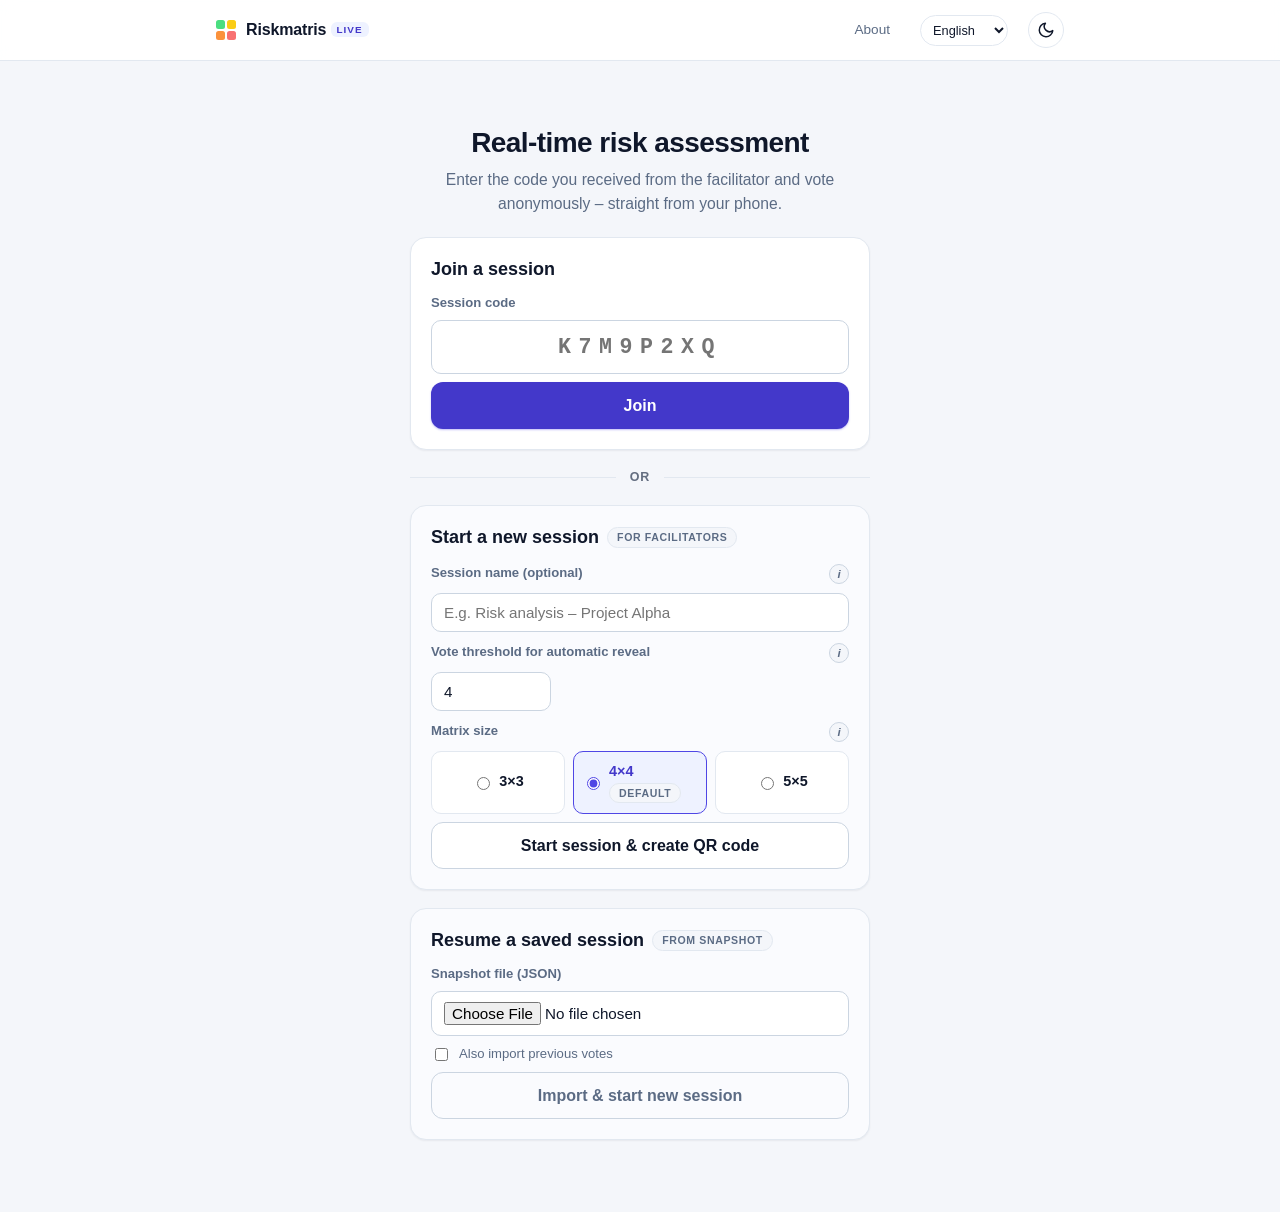
==== commit 4d9e7b79: "Add selectable matrix size (3x3 / 4x4 / 5x5, default 4x4) at session creation The matrix size is cho" ====
--- a/static/index.html
+++ b/static/index.html
@@ -146,6 +146,38 @@
             min="1"
             max="50"
           />
+          <div class="label-row">
+            <span class="form-label" id="matrixSizeLabel" data-i18n="create.matrixLabel">Matrisstorlek</span>
+            <details class="info-popup">
+              <summary
+                class="info-btn"
+                data-i18n-title="info.title"
+                data-i18n-aria-label="info.ariaLabel"
+                title="Mer information"
+                aria-label="Visa mer information"
+              >
+                <span aria-hidden="true">i</span>
+              </summary>
+              <p class="info-popup-content" data-i18n="create.matrixHint">
+                Antal nivåer på Sannolikhet- och Konsekvens-axlarna. 4×4 är standard;
+                3×3 är enklare, 5×5 ger mer detaljer.
+              </p>
+            </details>
+          </div>
+          <div class="matrix-size-picker" role="radiogroup" aria-labelledby="matrixSizeLabel">
+            <label class="matrix-size-option">
+              <input type="radio" name="matrixSize" value="3" />
+              <span>3×3</span>
+            </label>
+            <label class="matrix-size-option">
+              <input type="radio" name="matrixSize" value="4" checked />
+              <span>4×4 <span class="card-tag" data-i18n="create.matrixDefault">standard</span></span>
+            </label>
+            <label class="matrix-size-option">
+              <input type="radio" name="matrixSize" value="5" />
+              <span>5×5</span>
+            </label>
+          </div>
           <button type="submit" class="btn btn-secondary btn-large btn-block" data-i18n="create.submit">Starta session &amp; skapa QR-kod</button>
         </form>
       </section>
@@ -345,7 +377,7 @@
               <div class="matrix-board">
                 <div class="matrix-y-axis-title" data-i18n="present.axisY">Konsekvens &uarr;</div>
                 <div class="matrix-main-area">
-                  <div class="matrix-grid-4x4" id="activeMatrixGrid">
+                  <div class="matrix-grid" id="activeMatrixGrid">
                     <!-- Generated dynamically by app.js -->
                   </div>
                   <div class="matrix-x-axis-title" data-i18n="present.axisX">Sannolikhet &rarr;</div>
@@ -353,13 +385,10 @@
               </div>
             </div>
 
-            <!-- Color legend -->
-            <div class="matrix-legend">
-              <span class="legend-item"><span class="legend-swatch swatch-green"></span><span data-i18n="legend.low"> 1–2 Låg</span></span>
-              <span class="legend-item"><span class="legend-swatch swatch-yellow"></span><span data-i18n="legend.medium"> 3–6 Medel</span></span>
-              <span class="legend-item"><span class="legend-swatch swatch-orange"></span><span data-i18n="legend.high"> 8–9 Hög</span></span>
-              <span class="legend-item"><span class="legend-swatch swatch-red"></span><span data-i18n="legend.veryHigh"> 12–16 Mycket hög</span></span>
+            <!-- Legend items are rendered per matrix size by render/matrix.js -->
+            <div class="matrix-legend" id="activeMatrixLegend">
               <span class="legend-hint" id="adminClickMatrixHint"></span>
+              <button type="button" class="btn btn-outline btn-sm hidden" id="btnResetPlacement" data-i18n="admin.resetPlacement" data-i18n-title="admin.resetPlacementTitle" title="Ta bort den manuella placeringen – matrisen visar det föreslagna resultatet igen">Återställ till förslag</button>
             </div>
           </div>
         </div>
@@ -380,7 +409,7 @@
               <div class="matrix-board">
                 <div class="matrix-y-axis-title" data-i18n="present.axisY">Konsekvens &uarr;</div>
                 <div class="matrix-main-area">
-                  <div class="matrix-grid-4x4" id="summaryMatrixGrid">
+                  <div class="matrix-grid" id="summaryMatrixGrid">
                     <!-- Generated dynamically by app.js -->
                   </div>
                   <div class="matrix-x-axis-title" data-i18n="present.axisX">Sannolikhet &rarr;</div>
@@ -388,12 +417,8 @@
               </div>
             </div>
 
-            <div class="matrix-legend">
-              <span class="legend-item"><span class="legend-swatch swatch-green"></span><span data-i18n="legend.low"> 1–2 Låg</span></span>
-              <span class="legend-item"><span class="legend-swatch swatch-yellow"></span><span data-i18n="legend.medium"> 3–6 Medel</span></span>
-              <span class="legend-item"><span class="legend-swatch swatch-orange"></span><span data-i18n="legend.high"> 8–9 Hög</span></span>
-              <span class="legend-item"><span class="legend-swatch swatch-red"></span><span data-i18n="legend.veryHigh"> 12–16 Mycket hög</span></span>
-            </div>
+            <!-- Legend items are rendered per matrix size by render/matrix.js -->
+            <div class="matrix-legend" id="summaryMatrixLegend"></div>
           </div>
         </div>
       </div>
@@ -467,6 +492,7 @@
             <div class="admin-action-buttons hidden" id="adminRiskActions">
               <button type="button" class="btn btn-outline btn-sm" id="btnRevealNow" data-i18n="admin.revealNow" data-i18n-title="admin.revealNowTitle" title="Visa resultatet direkt, före tröskeln (gråtonad när det redan visas)">Visa resultat nu</button>
               <button type="button" class="btn btn-outline btn-sm" id="btnResetVotes" data-i18n="admin.reset" data-i18n-title="admin.resetTitle" title="Radera alla röster och placeringen för denna risk (bekräftelse krävs)">Nollställ</button>
+              <button type="button" class="btn btn-success btn-sm hidden" id="btnLockRisk" data-i18n="admin.lock" data-i18n-title="admin.lockTitle" title="Lås denna risk utan att skapa en ny">Lås placering</button>
               <button type="button" class="btn btn-primary btn-sm" id="btnSaveAndNext" data-i18n="admin.next" data-i18n-title="admin.nextTitle" title="Lås denna risk (om den har röster) och skapa nästa risk">Nästa &rarr;</button>
             </div>
           </div>
--- a/static/css/landing.css
+++ b/static/css/landing.css
@@ -200,3 +200,38 @@
 .recent-chip.recent-warning .recent-expires {
   color: var(--red-text);
 }
+
+/* Matrix size picker on the create-session form (3x3 / 4x4 / 5x5) */
+.matrix-size-picker {
+  display: flex;
+  gap: 8px;
+}
+
+.matrix-size-option {
+  flex: 1;
+  display: flex;
+  align-items: center;
+  justify-content: center;
+  gap: 6px;
+  padding: 9px 8px;
+  border: 1.5px solid var(--border);
+  border-radius: var(--radius-sm);
+  background: var(--surface);
+  cursor: pointer;
+  font-weight: 600;
+  font-size: 0.9rem;
+}
+
+.matrix-size-option:hover {
+  border-color: var(--border-strong);
+}
+
+.matrix-size-option:has(input:checked) {
+  border-color: var(--accent);
+  background: var(--accent-soft);
+  color: var(--accent-text);
+}
+
+.matrix-size-option input {
+  accent-color: var(--accent);
+}
--- a/static/css/session.css
+++ b/static/css/session.css
@@ -46,7 +46,7 @@
   padding: clamp(4px, 1vmin, 12px) clamp(6px, 1.2vmin, 14px);
 }
 
-.present-view .matrix-grid-4x4 {
+.present-view .matrix-grid {
   gap: clamp(4px, 1vmin, 8px);
 }
 
--- a/static/css/voting.css
+++ b/static/css/voting.css
@@ -59,7 +59,8 @@
 
 .vote-options-list {
   display: grid;
-  grid-template-columns: repeat(4, 1fr);
+  /* N = session matrix size, set via --vote-n when the buttons are generated */
+  grid-template-columns: repeat(var(--vote-n, 4), 1fr);
   gap: 8px;
 }
 
--- a/static/css/matrix.css
+++ b/static/css/matrix.css
@@ -100,7 +100,7 @@
   }
 }
 
-/* The 4x4 board itself */
+/* The NxN board itself (N set via --matrix-n by JS from the session) */
 .matrix-board {
   display: flex;
   gap: 10px;
@@ -136,9 +136,9 @@
   color: var(--text-muted);
 }
 
-.matrix-grid-4x4 {
+.matrix-grid {
   display: grid;
-  grid-template-columns: repeat(4, minmax(0, 1fr));
+  grid-template-columns: repeat(var(--matrix-n, 4), minmax(0, 1fr));
   gap: 8px;
 }
 
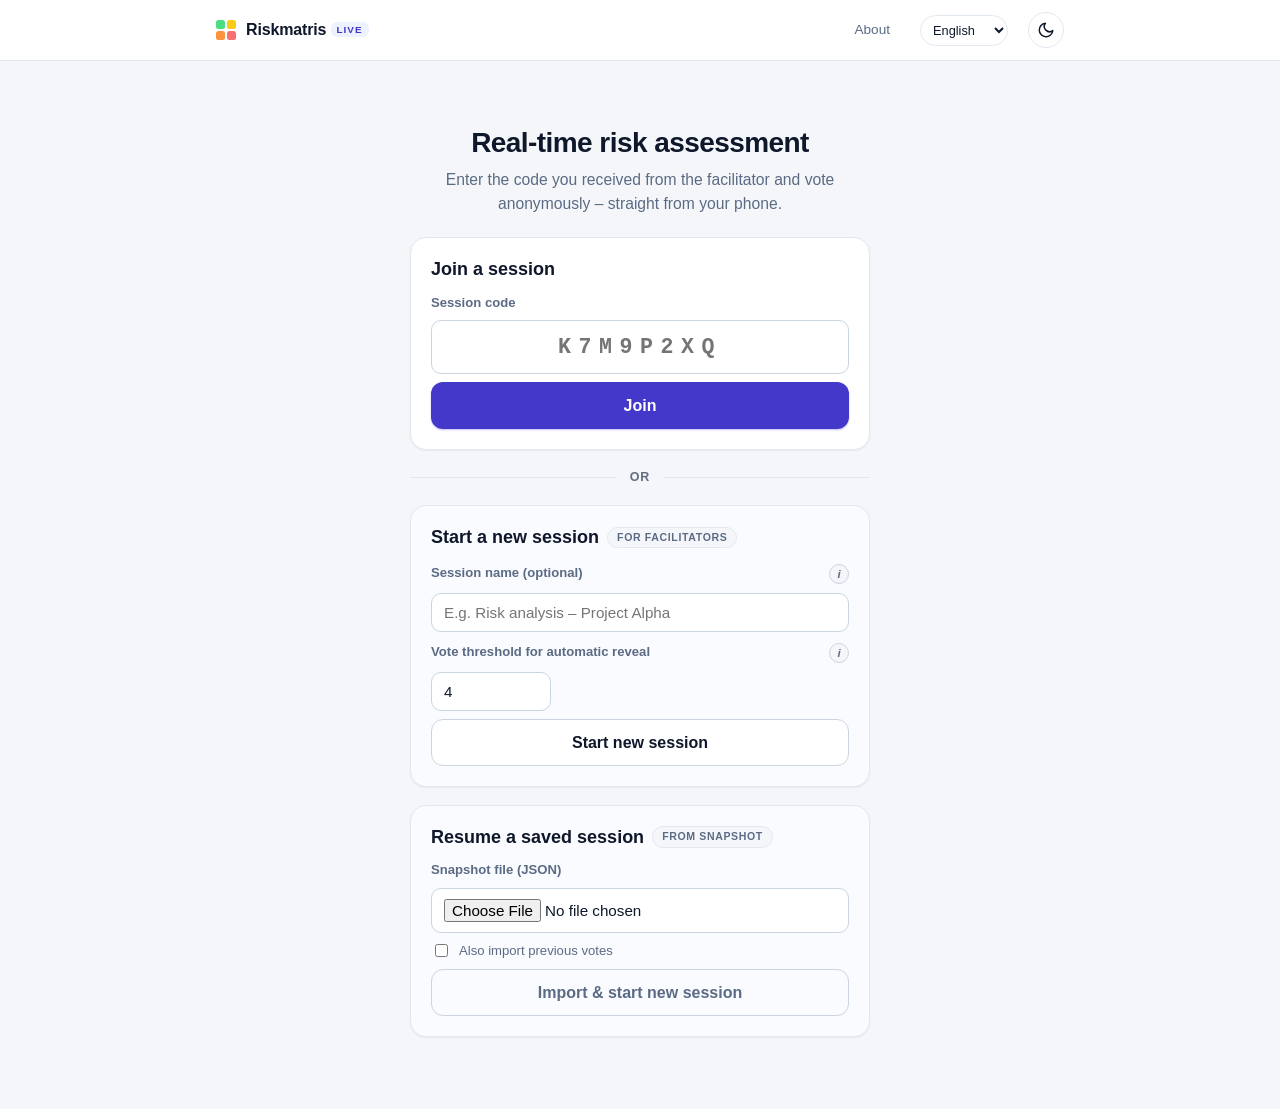
==== commit 3e8d068e: "Adjust landing-page and presentation-view UI text - Rename the create-session button to 'Starta ny s" ====
--- a/static/index.html
+++ b/static/index.html
@@ -146,39 +146,7 @@
             min="1"
             max="50"
           />
-          <div class="label-row">
-            <span class="form-label" id="matrixSizeLabel" data-i18n="create.matrixLabel">Matrisstorlek</span>
-            <details class="info-popup">
-              <summary
-                class="info-btn"
-                data-i18n-title="info.title"
-                data-i18n-aria-label="info.ariaLabel"
-                title="Mer information"
-                aria-label="Visa mer information"
-              >
-                <span aria-hidden="true">i</span>
-              </summary>
-              <p class="info-popup-content" data-i18n="create.matrixHint">
-                Antal nivåer på Sannolikhet- och Konsekvens-axlarna. 4×4 är standard;
-                3×3 är enklare, 5×5 ger mer detaljer.
-              </p>
-            </details>
-          </div>
-          <div class="matrix-size-picker" role="radiogroup" aria-labelledby="matrixSizeLabel">
-            <label class="matrix-size-option">
-              <input type="radio" name="matrixSize" value="3" />
-              <span>3×3</span>
-            </label>
-            <label class="matrix-size-option">
-              <input type="radio" name="matrixSize" value="4" checked />
-              <span>4×4 <span class="card-tag" data-i18n="create.matrixDefault">standard</span></span>
-            </label>
-            <label class="matrix-size-option">
-              <input type="radio" name="matrixSize" value="5" />
-              <span>5×5</span>
-            </label>
-          </div>
-          <button type="submit" class="btn btn-secondary btn-large btn-block" data-i18n="create.submit">Starta session &amp; skapa QR-kod</button>
+          <button type="submit" class="btn btn-secondary btn-large btn-block" data-i18n="create.submit">Starta ny session</button>
         </form>
       </section>
 
@@ -192,7 +160,7 @@
             <input type="checkbox" id="inputIncludeVotes" />
             <span data-i18n="import.includeVotes">Importera även tidigare röster</span>
           </label>
-          <button type="submit" class="btn btn-outline btn-large btn-block" data-i18n="import.submit">Importera &amp; starta ny session</button>
+          <button type="submit" class="btn btn-outline btn-large btn-block" data-i18n="import.submit" data-i18n-title="import.submitTitle" title="Importera en tidigare exporterad snapshot (JSON) och starta den som en ny session – du får en ny sessionskod och ett nytt adminlösenord">Importera &amp; starta ny session</button>
         </form>
       </section>
 
@@ -343,6 +311,7 @@
                 <p class="matrix-subtitle" id="activeMatrixSubtitle">
                   Resultatet visas automatiskt när tillräckligt många röster har kommit in.
                 </p>
+                <span class="legend-hint" id="adminClickMatrixHint"></span>
               </div>
 
               <!-- Summary box for averages & suggested placement -->
@@ -377,7 +346,7 @@
               <div class="matrix-board">
                 <div class="matrix-y-axis-title" data-i18n="present.axisY">Konsekvens &uarr;</div>
                 <div class="matrix-main-area">
-                  <div class="matrix-grid" id="activeMatrixGrid">
+                  <div class="matrix-grid-4x4" id="activeMatrixGrid">
                     <!-- Generated dynamically by app.js -->
                   </div>
                   <div class="matrix-x-axis-title" data-i18n="present.axisX">Sannolikhet &rarr;</div>
@@ -385,9 +354,12 @@
               </div>
             </div>
 
-            <!-- Legend items are rendered per matrix size by render/matrix.js -->
-            <div class="matrix-legend" id="activeMatrixLegend">
-              <span class="legend-hint" id="adminClickMatrixHint"></span>
+            <!-- Color legend -->
+            <div class="matrix-legend">
+              <span class="legend-item"><span class="legend-swatch swatch-green"></span><span data-i18n="legend.low"> 1–2 Låg</span></span>
+              <span class="legend-item"><span class="legend-swatch swatch-yellow"></span><span data-i18n="legend.medium"> 3–6 Medel</span></span>
+              <span class="legend-item"><span class="legend-swatch swatch-orange"></span><span data-i18n="legend.high"> 8–9 Hög</span></span>
+              <span class="legend-item"><span class="legend-swatch swatch-red"></span><span data-i18n="legend.veryHigh"> 12–16 Mycket hög</span></span>
               <button type="button" class="btn btn-outline btn-sm hidden" id="btnResetPlacement" data-i18n="admin.resetPlacement" data-i18n-title="admin.resetPlacementTitle" title="Ta bort den manuella placeringen – matrisen visar det föreslagna resultatet igen">Återställ till förslag</button>
             </div>
           </div>
@@ -409,7 +381,7 @@
               <div class="matrix-board">
                 <div class="matrix-y-axis-title" data-i18n="present.axisY">Konsekvens &uarr;</div>
                 <div class="matrix-main-area">
-                  <div class="matrix-grid" id="summaryMatrixGrid">
+                  <div class="matrix-grid-4x4" id="summaryMatrixGrid">
                     <!-- Generated dynamically by app.js -->
                   </div>
                   <div class="matrix-x-axis-title" data-i18n="present.axisX">Sannolikhet &rarr;</div>
@@ -417,8 +389,12 @@
               </div>
             </div>
 
-            <!-- Legend items are rendered per matrix size by render/matrix.js -->
-            <div class="matrix-legend" id="summaryMatrixLegend"></div>
+            <div class="matrix-legend">
+              <span class="legend-item"><span class="legend-swatch swatch-green"></span><span data-i18n="legend.low"> 1–2 Låg</span></span>
+              <span class="legend-item"><span class="legend-swatch swatch-yellow"></span><span data-i18n="legend.medium"> 3–6 Medel</span></span>
+              <span class="legend-item"><span class="legend-swatch swatch-orange"></span><span data-i18n="legend.high"> 8–9 Hög</span></span>
+              <span class="legend-item"><span class="legend-swatch swatch-red"></span><span data-i18n="legend.veryHigh"> 12–16 Mycket hög</span></span>
+            </div>
           </div>
         </div>
       </div>
--- a/static/css/voting.css
+++ b/static/css/voting.css
@@ -106,6 +106,32 @@
 
 .vote-option-btn[data-prob="4"],
 .vote-option-btn[data-cons="4"] {
+  background: var(--red-bg);
+  border-color: var(--red-border);
+}
+
+/* Level colors for any matrix size: JS adds vote-color-0..3 (green/yellow/
+   orange/red) computed from the button's position on the axis scale,
+   round((n-1)/(N-1)*3). These rules come after the legacy [data-prob="1..4"]
+   ones above and win at equal specificity, so 4x4 looks exactly as before
+   while 3x3/5x5 buttons get an even gradient (button 5 in 5x5 is no longer
+   uncolored). */
+.vote-option-btn.vote-color-0 {
+  background: var(--green-bg);
+  border-color: var(--green-border);
+}
+
+.vote-option-btn.vote-color-1 {
+  background: var(--yellow-bg);
+  border-color: var(--yellow-border);
+}
+
+.vote-option-btn.vote-color-2 {
+  background: var(--orange-bg);
+  border-color: var(--orange-border);
+}
+
+.vote-option-btn.vote-color-3 {
   background: var(--red-bg);
   border-color: var(--red-border);
 }
@@ -147,6 +173,24 @@
   color: var(--red-text);
 }
 
+/* Dark-mode text colors for the size-aware vote-color-* classes (after the
+   legacy [data-prob] rules so they win at equal specificity) */
+[data-theme="dark"] .vote-option-btn:not(.selected).vote-color-0 {
+  color: var(--green-text);
+}
+
+[data-theme="dark"] .vote-option-btn:not(.selected).vote-color-1 {
+  color: var(--yellow-text);
+}
+
+[data-theme="dark"] .vote-option-btn:not(.selected).vote-color-2 {
+  color: var(--orange-text);
+}
+
+[data-theme="dark"] .vote-option-btn:not(.selected).vote-color-3 {
+  color: var(--red-text);
+}
+
 /* Selected state – must come AFTER the per-level [data-prob]/[data-cons]
    rules: at equal specificity the later rule wins, and previously the level
    background overrode the accent background, making the selection hard to
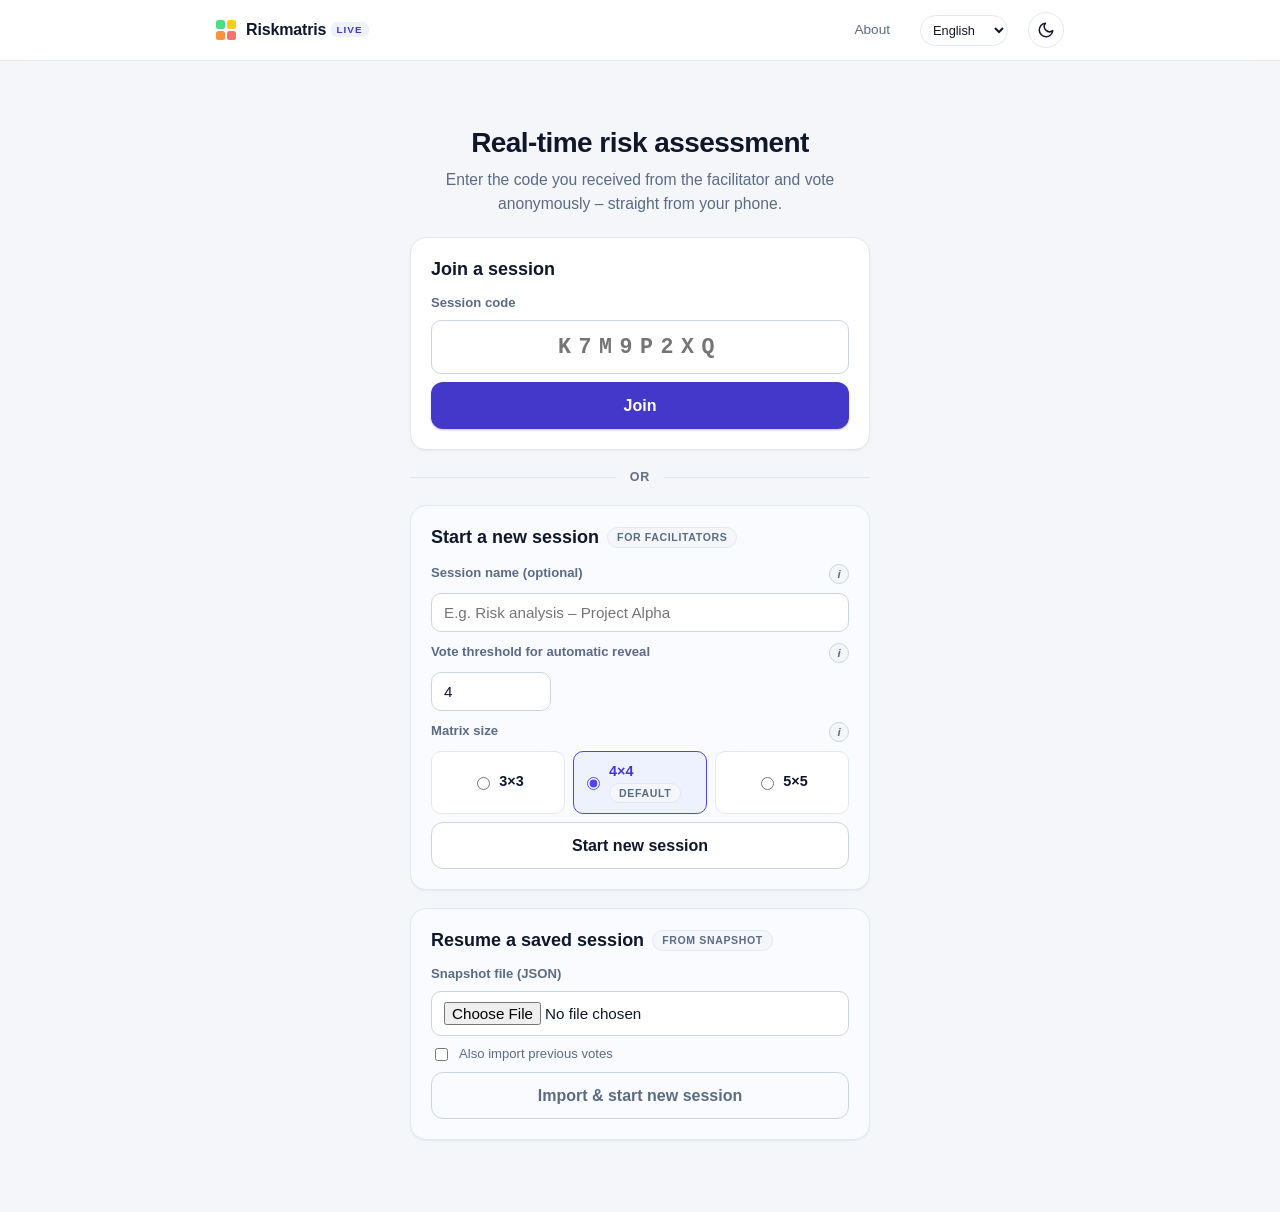
==== commit 23587755: "Merge origin/master into feature/matrix-size-selection Keep both sides in the conflicted files: the " ====
--- a/static/index.html
+++ b/static/index.html
@@ -146,6 +146,38 @@
             min="1"
             max="50"
           />
+          <div class="label-row">
+            <span class="form-label" id="matrixSizeLabel" data-i18n="create.matrixLabel">Matrisstorlek</span>
+            <details class="info-popup">
+              <summary
+                class="info-btn"
+                data-i18n-title="info.title"
+                data-i18n-aria-label="info.ariaLabel"
+                title="Mer information"
+                aria-label="Visa mer information"
+              >
+                <span aria-hidden="true">i</span>
+              </summary>
+              <p class="info-popup-content" data-i18n="create.matrixHint">
+                Antal nivåer på Sannolikhet- och Konsekvens-axlarna. 4×4 är standard;
+                3×3 är enklare, 5×5 ger mer detaljer.
+              </p>
+            </details>
+          </div>
+          <div class="matrix-size-picker" role="radiogroup" aria-labelledby="matrixSizeLabel">
+            <label class="matrix-size-option">
+              <input type="radio" name="matrixSize" value="3" />
+              <span>3×3</span>
+            </label>
+            <label class="matrix-size-option">
+              <input type="radio" name="matrixSize" value="4" checked />
+              <span>4×4 <span class="card-tag" data-i18n="create.matrixDefault">standard</span></span>
+            </label>
+            <label class="matrix-size-option">
+              <input type="radio" name="matrixSize" value="5" />
+              <span>5×5</span>
+            </label>
+          </div>
           <button type="submit" class="btn btn-secondary btn-large btn-block" data-i18n="create.submit">Starta ny session</button>
         </form>
       </section>
@@ -346,7 +378,7 @@
               <div class="matrix-board">
                 <div class="matrix-y-axis-title" data-i18n="present.axisY">Konsekvens &uarr;</div>
                 <div class="matrix-main-area">
-                  <div class="matrix-grid-4x4" id="activeMatrixGrid">
+                  <div class="matrix-grid" id="activeMatrixGrid">
                     <!-- Generated dynamically by app.js -->
                   </div>
                   <div class="matrix-x-axis-title" data-i18n="present.axisX">Sannolikhet &rarr;</div>
@@ -354,12 +386,8 @@
               </div>
             </div>
 
-            <!-- Color legend -->
-            <div class="matrix-legend">
-              <span class="legend-item"><span class="legend-swatch swatch-green"></span><span data-i18n="legend.low"> 1–2 Låg</span></span>
-              <span class="legend-item"><span class="legend-swatch swatch-yellow"></span><span data-i18n="legend.medium"> 3–6 Medel</span></span>
-              <span class="legend-item"><span class="legend-swatch swatch-orange"></span><span data-i18n="legend.high"> 8–9 Hög</span></span>
-              <span class="legend-item"><span class="legend-swatch swatch-red"></span><span data-i18n="legend.veryHigh"> 12–16 Mycket hög</span></span>
+            <!-- Legend items are rendered per matrix size by render/matrix.js -->
+            <div class="matrix-legend" id="activeMatrixLegend">
               <button type="button" class="btn btn-outline btn-sm hidden" id="btnResetPlacement" data-i18n="admin.resetPlacement" data-i18n-title="admin.resetPlacementTitle" title="Ta bort den manuella placeringen – matrisen visar det föreslagna resultatet igen">Återställ till förslag</button>
             </div>
           </div>
@@ -381,7 +409,7 @@
               <div class="matrix-board">
                 <div class="matrix-y-axis-title" data-i18n="present.axisY">Konsekvens &uarr;</div>
                 <div class="matrix-main-area">
-                  <div class="matrix-grid-4x4" id="summaryMatrixGrid">
+                  <div class="matrix-grid" id="summaryMatrixGrid">
                     <!-- Generated dynamically by app.js -->
                   </div>
                   <div class="matrix-x-axis-title" data-i18n="present.axisX">Sannolikhet &rarr;</div>
@@ -389,12 +417,8 @@
               </div>
             </div>
 
-            <div class="matrix-legend">
-              <span class="legend-item"><span class="legend-swatch swatch-green"></span><span data-i18n="legend.low"> 1–2 Låg</span></span>
-              <span class="legend-item"><span class="legend-swatch swatch-yellow"></span><span data-i18n="legend.medium"> 3–6 Medel</span></span>
-              <span class="legend-item"><span class="legend-swatch swatch-orange"></span><span data-i18n="legend.high"> 8–9 Hög</span></span>
-              <span class="legend-item"><span class="legend-swatch swatch-red"></span><span data-i18n="legend.veryHigh"> 12–16 Mycket hög</span></span>
-            </div>
+            <!-- Legend items are rendered per matrix size by render/matrix.js -->
+            <div class="matrix-legend" id="summaryMatrixLegend"></div>
           </div>
         </div>
       </div>
